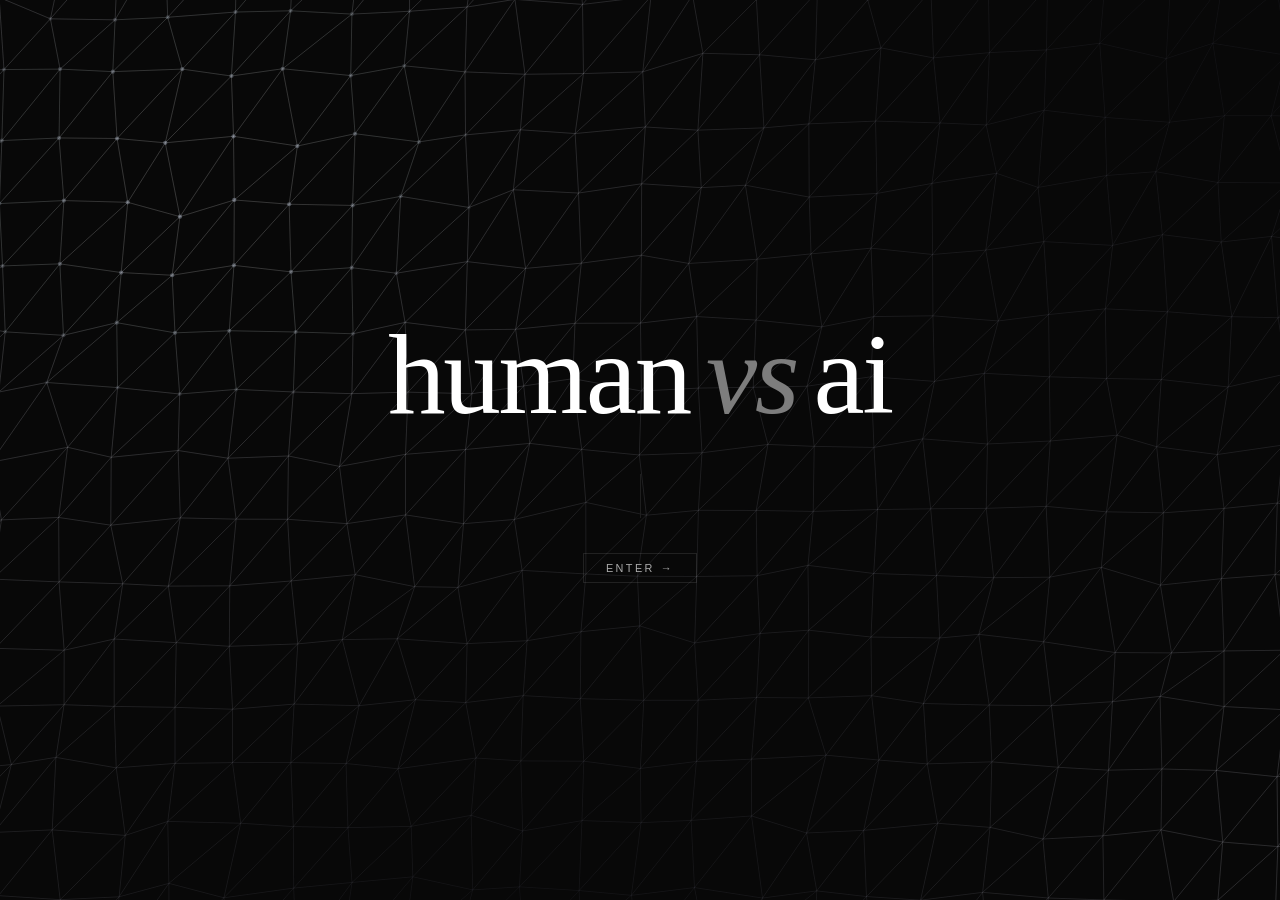
==== index.html @ 854503fb "Fix layout and contrast defects found auditing all pages and themes LAYOUT  Snake and Tetris had no " ====
<!doctype html>
<html lang="en">
<head>
    <meta charset="UTF-8" />
    <meta name="viewport" content="width=device-width, initial-scale=1.0" />
    <title>human vs ai</title>
    <style>
        *, *::before, *::after { box-sizing: border-box; margin: 0; padding: 0; }
        html, body {
            width: 100%; height: 100%;
            background: #080808;
            color: #fff;
            font-family: 'Helvetica Neue', Helvetica, Arial, sans-serif;
            overflow: hidden;
        }
        /* pointer-events: none — the renderers track the cursor on window, so the
           canvas never needs to receive events itself, and a fullscreen fixed
           element that does is one stacking-order mistake away from swallowing
           every click on the page. */
        #mesh { position: fixed; inset: 0; width: 100%; height: 100%; z-index: 0;
                pointer-events: none; }
        .stage {
            position: fixed; inset: 0;
            display: flex; flex-direction: column;
            align-items: center; justify-content: center;
            z-index: 10; pointer-events: none;
        }
        .title {
            font-size: clamp(3.8rem, 9vw, 8.5rem);
            font-weight: 300; letter-spacing: -0.02em; line-height: 1;
            color: #fff; text-align: center;
            font-family: Georgia, 'Times New Roman', serif;
            opacity: 0; transform: translateY(22px);
            animation: up 1.2s cubic-bezier(0.16,1,0.3,1) 0.15s forwards;
        }
        .title .vs { color: #555; font-style: italic; font-weight: 300; margin: 0 0.14em; }
        .rule {
            width: 1px; height: 44px; background: #2a2a2a;
            margin: 2.6rem 0 2.2rem;
            opacity: 0; animation: up 1.2s cubic-bezier(0.16,1,0.3,1) 0.38s forwards;
        }
        .enter {
            display: inline-flex; align-items: center; gap: 0.55em;
            padding: 0.72em 2em; border: 1px solid #2a2a2a;
            background: transparent; color: #ccc; font-family: inherit;
            font-size: 0.68rem; font-weight: 400; letter-spacing: 0.22em;
            text-transform: uppercase; text-decoration: none; cursor: pointer;
            transition: border-color 0.2s, color 0.2s, background 0.2s;
            opacity: 0; animation: up 1.2s cubic-bezier(0.16,1,0.3,1) 0.6s forwards;
            pointer-events: all;
        }
        .enter:hover { border-color: rgba(255,255,255,0.4); color: #fff; background: rgba(255,255,255,0.03); }
        .enter .arr { display: inline-block; transition: transform 0.2s; }
        .enter:hover .arr { transform: translateX(5px); }
        .foot {
            position: fixed; bottom: 1.8rem; left: 50%; transform: translateX(-50%);
            font-size: 0.52rem; letter-spacing: 0.18em; color: rgba(255,255,255,0.1);
            text-transform: uppercase; white-space: nowrap; z-index: 10;
            opacity: 0; animation: up 1.2s cubic-bezier(0.16,1,0.3,1) 0.85s forwards;
        }
        @keyframes up { to { opacity: 1; transform: translateY(0); } }
        @media (prefers-reduced-motion: reduce) {
            .title, .rule, .enter, .foot { animation: none; opacity: 1; transform: none; }
        }
    </style>
    <link rel="stylesheet" href="themes.css" />
    <script src="backgrounds.js"></script>
    <script src="settings.js"></script>
    <script>
    // Before first paint: a themed page must not flash the default
    // palette while settings.js loads.
    try {
        var _s = JSON.parse(localStorage.getItem("humanvsai.settings") || "{}");
        document.documentElement.setAttribute("data-theme", _s.theme || "mesh");
    } catch (e) { document.documentElement.setAttribute("data-theme", "mesh"); }
    </script>
</head>
<body>
    <canvas id="mesh"></canvas>
    <div class="stage">
        <h1 class="title">human<span class="vs">vs</span>ai</h1>
        <div class="rule"></div>
        <a class="enter" href="select.html">enter <span class="arr">→</span></a>
    </div>

    <!-- The background is shared with select.html and inside.html, and
         dispatches on the current theme. index.html used to carry its own
         copy of the lattice, which meant the landing page ignored the
         theme entirely. -->
    <script src="mesh.js"></script>
    <script>initMesh('mesh');</script>
</body>
</html>
---- themes.css ----
/* Site-wide themes.
 *
 * Loaded AFTER each page's own <style> block, so these rules win at equal
 * specificity without every page having to be rewritten in variables. The
 * default theme's values are the site's original colours exactly, so leaving
 * the theme alone changes nothing.
 *
 * A theme is a palette plus a background renderer — mesh.js reads
 * data-theme and draws accordingly. The backgrounds all react to the cursor,
 * because that is the part of the reference site that made it worth copying:
 * the page feeling like a surface you are disturbing rather than a picture.
 */

:root {
    /* ── Mesh: the original. Near-black, cool blue-white mesh. ───────────── */
    --bg:          #080808;
    --bg-soft:     #0a0a0a;
    --panel:       #0c0c0c;
    --panel-hi:    #111;
    --fg:          #ffffff;
    --fg-muted:    #aaaaaa;
    /* #7d7d7d, not the original #6a6a6a. --dim carries most of the site's
       small print, and at #6a6a6a it measured 3.72:1 against this theme's
       #080808 page — and worse, 2.26:1 where that print used --dimmer. Some of
       it sits on --bg-soft (#0a0a0a) rather than --bg, so the value has to
       clear 4.5:1 against the lighter of the two: this gives 4.87 and 4.82. */
    --dim:         #7d7d7d;
    --dimmer:      #4a4a4a;
    --faint:       rgba(255, 255, 255, 0.1);
    --line:        #1e1e1e;
    --line-soft:   #141414;
    --accent:      #cfe4ff;
    --accent-2:    #8fd6a8;
    --warn:        #d98a8a;
    --serif:       Georgia, 'Times New Roman', serif;

    /* Read by the canvas charts on the Inside page, which cannot use CSS. */
    --chart-grid:  #161616;
    --chart-axis:  #4a4a4a;
    --chart-ink:   #cfe4ff;
    --chart-track: #1a1a1a;
    --mono:        ui-monospace, SFMono-Regular, Menlo, monospace;
    --grain:       0;
    --glow:        207, 228, 255;
}


/* ═══ Shared chrome ═════════════════════════════════════════════════════════
   Maps the pages' existing classes onto the palette, so no page had to be
   rewritten in variables. Loaded after each page's own <style>, so these win
   at equal specificity. The default theme's values are the original colours,
   so leaving the theme alone changes nothing. */

html, body { background: var(--bg); color: var(--fg); }

.back, .back-nav { color: var(--dim); }
.back:hover, .back-nav:hover { color: var(--fg-muted); }

.eyebrow, .header .eyebrow { color: var(--dim); }
h1, .header h1, .title { color: var(--fg); font-family: var(--serif); }
h2 { color: var(--fg); font-family: var(--serif); }
.lede { color: var(--fg-muted); }
.block-note, .how-to-read { color: var(--dim); }
.how-to-read b { color: var(--fg-muted); }
.chart-key { color: var(--dim); }
.omitted { color: var(--dim); }
.foot { color: var(--faint); }

/* index */
.title .vs { color: var(--dim); }
.rule { background: var(--line); }
.enter { color: var(--fg-muted); border-color: var(--faint); }
.enter:hover { color: var(--fg); border-color: var(--accent); background: var(--panel-hi); }

/* select */
.grid { background: var(--line); border-color: var(--line); }
.card { background: var(--bg); color: var(--fg-muted); }
.card:hover { background: var(--panel-hi); color: var(--fg); }
.card:hover::after { border-color: var(--accent); }
.card-num, .card-tag, .card-arrow { color: var(--dim); }
.card:hover .card-arrow { color: var(--fg-muted); }

.settings-btn { color: var(--dim); }
.settings-btn:hover, .settings-btn[aria-expanded="true"] { color: var(--fg); }
.settings-panel { background: var(--panel); border-color: var(--line); }
.settings-title { color: var(--dim); }
.settings-blurb, .settings-foot { color: var(--dim); }
.settings-opt { background: var(--bg); border-color: var(--line); color: var(--fg-muted); }
.settings-opt:hover { background: var(--panel-hi); color: var(--fg); border-color: var(--dimmer); }
.settings-opt.on { background: var(--panel-hi); color: var(--fg); border-color: var(--accent); }
.settings-opt span { color: var(--dim); }
.settings-opt.on span { color: var(--accent); }

/* inside */
.stats { background: var(--line); border-color: var(--line); }
.stat { background: var(--bg); }
.stat-num { color: var(--fg); font-family: var(--serif); }
.stat-label { color: var(--dim); }
.ctl-group { background: var(--line); border-color: var(--line); }
.ctl { background: var(--bg); color: var(--dim); }
.ctl:hover { color: var(--fg-muted); background: var(--panel-hi); }
.ctl.on { color: var(--fg); background: var(--panel-hi); }
.chart-wrap { background: var(--bg-soft); border-color: var(--line); }
.tip { background: var(--panel); border-color: var(--line); }
.tip .tip-run { color: var(--fg); }
.tip .tip-row { color: var(--dim); }
.tip .tip-row b { color: var(--fg-muted); }
.leg { color: var(--dim); }
.leg:hover { color: var(--fg); }
.leg-score { color: var(--dim); }
.ledger { border-color: var(--line); }
.row { color: var(--dim); border-top-color: var(--line-soft); }
.row:hover { background: var(--panel-hi); color: var(--fg-muted); }
.row.head, .row.head:hover { background: var(--bg-soft); color: var(--dim); }
.row-name { color: var(--fg-muted); }
.row-note { background: var(--panel-hi); color: var(--dim); }
.o-shipped { color: var(--accent); }
.o-improved { color: var(--accent-2); }
.o-rejected { color: var(--warn); }
.o-unknown { color: var(--dim); }
.arch-flow { background: var(--bg-soft); border-color: var(--line); }
.arch-step { border-right-color: var(--line-soft); }
.arch-kind { color: var(--dim); }
.arch-shape { color: var(--accent); }
.arch-params, .arch-summary { color: var(--dim); }
.arch-summary b { color: var(--fg); font-family: var(--serif); }
.heat-row { background: var(--line); border-color: var(--line); }
.heat-cell { background: var(--bg-soft); }
.heat-cell canvas { border-color: var(--line); }
.heat-label { color: var(--dim); }
.heat-label b { color: var(--fg-muted); }
.h2h-empty, .h2h-row { background: var(--bg-soft); border-color: var(--line); }
.h2h-name { color: var(--fg-muted); }
.h2h-tally { color: var(--dim); }
.h2h-tally b { color: var(--accent-2); }
.h2h-tally i { color: var(--warn); }
.h2h-bar { background: var(--faint); }
.h2h-bar span { background: var(--fg); }

/* Cards sit ON TOP of the particle field, and an opaque background punches a
   rectangle out of it. On Dispersion the card background is the same #ffffff
   as the page, so the four cards read as blank gaps rather than as cards —
   the motion simply stops where they are. A veil keeps the text legible while
   letting the background through. The default Mesh theme is left alone: its
   cards were designed against that background. */
[data-theme="flow"] .card, [data-theme="filings"] .card, [data-theme="sand"] .card, [data-theme="constellation"] .card, [data-theme="dispersion"] .card {
    background: var(--card-veil);
    backdrop-filter: blur(2px);
}

/* Theme picker */
.theme-row { display: flex; gap: 4px; margin-top: 0.35rem; }
.theme-swatch {
    flex: 1 1 0; cursor: pointer; padding: 0; border: 1px solid var(--line);
    background: none; font-family: inherit; overflow: hidden;
    transition: border-color 0.14s;
}
.theme-swatch.on { border-color: var(--accent); }
.theme-swatch i { display: block; height: 34px; }
.theme-swatch b {
    display: block; font-weight: 400; font-size: 0.58rem;
    letter-spacing: 0.06em; text-transform: uppercase;
    padding: 0.4rem 0.2rem; color: var(--dim);
}
.theme-swatch.on b { color: var(--fg); }


/* ═══ Five motion themes ════════════════════════════════════════════════════
   Each pairs a restrained palette with one cursor-reactive motion. The
   palette stays minimal — two or three greys and no accent colour in the
   motion itself — so the interest comes from movement rather than decoration.
   That balance is the thing the earlier attempts got wrong in both directions.

   --particle-rgb is what the renderers draw with; --bg-rgb is what Flow fades
   its trails toward. Both must be bare "r, g, b" triples, not hex. */

/* Flow — warm off-white drifting over cold near-black. */
[data-theme="flow"] {
    --card-veil:   rgba(11, 12, 16, 0.55);
    --bg:          #0b0c10;
    --bg-soft:     #0b0c10;
    --panel:       #101116;
    --panel-hi:    #16171d;
    --fg:          #ece7d4;
    --fg-muted:    #c3bfb0;
    /* #807d73 rather than #7b786e: the original measured 4.43:1 against this
       theme's #0b0c10 page, just under the 4.5 needed for small text. */
    --dim:         #807d73;
    --dimmer:      #55534c;
    --faint:       rgba(236, 231, 212, 0.14);
    --line:        #1c1d24;
    --line-soft:   #15161c;
    --accent:      #ece7d4;
    --accent-2:    #b8b3a2;
    --warn:        #8a857a;
    --chart-grid:  #171820;
    --chart-axis:  #7b786e;
    --chart-ink:   #ece7d4;
    --chart-track: #191a21;
    --particle-rgb: 236, 231, 212;
    --bg-rgb:       11, 12, 16;
}

/* Filings — ink on warm paper. */
[data-theme="filings"] {
    --card-veil:   rgba(244, 243, 239, 0.62);
    --bg:          #f4f3ef;
    --bg-soft:     #f4f3ef;
    --panel:       #ffffff;
    --panel-hi:    #eceae4;
    --fg:          #111111;
    --fg-muted:    #2b2b2b;
    --dim:         #6d6c66;
    --dimmer:      #9c9b94;
    --faint:       #cfcdc5;
    --line:        #dddbd3;
    --line-soft:   #e8e6de;
    --accent:      #111111;
    --accent-2:    #4a4a46;
    --warn:        #8a8880;
    --chart-grid:  #e4e2da;
    --chart-axis:  #9c9b94;
    --chart-ink:   #111111;
    --chart-track: #e4e2da;
    --particle-rgb: 17, 17, 17;
    --bg-rgb:       244, 243, 239;
}

/* Sand — white grains on true black. */
[data-theme="sand"] {
    --card-veil:   rgba(0, 0, 0, 0.50);
    --bg:          #000000;
    --bg-soft:     #000000;
    --panel:       #0a0a0a;
    --panel-hi:    #131313;
    --fg:          #ffffff;
    --fg-muted:    #e0e0e0;
    --dim:         #7d7d7d;
    --dimmer:      #565656;
    --faint:       #2e2e2e;
    --line:        #1c1c1c;
    --line-soft:   #141414;
    --accent:      #ffffff;
    --accent-2:    #a8a8a8;
    --warn:        #6f6f6f;
    --chart-grid:  #171717;
    --chart-axis:  #565656;
    --chart-ink:   #ffffff;
    --chart-track: #171717;
    --particle-rgb: 255, 255, 255;
    --bg-rgb:       0, 0, 0;
}

/* Constellation — cool blue-white on deep navy. */
[data-theme="constellation"] {
    --card-veil:   rgba(7, 11, 24, 0.55);
    --bg:          #070b18;
    --bg-soft:     #070b18;
    --panel:       #0b1124;
    --panel-hi:    #111a36;
    --fg:          #dfe8ff;
    --fg-muted:    #b3c1e4;
    --dim:         #6f7ea6;
    --dimmer:      #4c587a;
    --faint:       rgba(223, 232, 255, 0.14);
    --line:        #16203f;
    --line-soft:   #111930;
    --accent:      #9db9ff;
    --accent-2:    #7f93c4;
    --warn:        #6f7ea6;
    --chart-grid:  #141d3a;
    --chart-axis:  #6f7ea6;
    --chart-ink:   #9db9ff;
    --chart-track: #16203f;
    --particle-rgb: 157, 185, 255;
    --bg-rgb:       7, 11, 24;
}

/* Dispersion — black particles on white. */
[data-theme="dispersion"] {
    --card-veil:   rgba(255, 255, 255, 0.62);
    --bg:          #ffffff;
    --bg-soft:     #ffffff;
    --panel:       #ffffff;
    --panel-hi:    #f4f4f4;
    --fg:          #000000;
    --fg-muted:    #141414;
    --dim:         #6a6a6a;
    --dimmer:      #9a9a9a;
    --faint:       #d0d0d0;
    --line:        #e2e2e2;
    --line-soft:   #eeeeee;
    --accent:      #000000;
    --accent-2:    #555555;
    --warn:        #909090;
    --chart-grid:  #ececec;
    --chart-axis:  #9a9a9a;
    --chart-ink:   #000000;
    --chart-track: #ececec;
    --particle-rgb: 0, 0, 0;
    --bg-rgb:       255, 255, 255;
}

/* Shared treatment for all five: one typeface, tight tracking, no texture.
   The palettes differ; the typography does not. */
[data-theme="flow"], [data-theme="filings"], [data-theme="sand"],
[data-theme="constellation"], [data-theme="dispersion"] {
    --serif: inherit;
}
[data-theme="flow"] h1, [data-theme="filings"] h1, [data-theme="sand"] h1,
[data-theme="constellation"] h1, [data-theme="dispersion"] h1,
[data-theme="flow"] h2, [data-theme="filings"] h2, [data-theme="sand"] h2,
[data-theme="constellation"] h2, [data-theme="dispersion"] h2,
[data-theme="flow"] .title, [data-theme="filings"] .title, [data-theme="sand"] .title,
[data-theme="constellation"] .title, [data-theme="dispersion"] .title,
[data-theme="flow"] .card-name, [data-theme="filings"] .card-name,
[data-theme="sand"] .card-name, [data-theme="constellation"] .card-name,
[data-theme="dispersion"] .card-name,
[data-theme="flow"] .stat-num, [data-theme="filings"] .stat-num,
[data-theme="sand"] .stat-num, [data-theme="constellation"] .stat-num,
[data-theme="dispersion"] .stat-num {
    font-family: 'Helvetica Neue', Helvetica, Arial, sans-serif;
    font-weight: 500;
    letter-spacing: -0.02em;
}
[data-theme="flow"] .eyebrow, [data-theme="filings"] .eyebrow,
[data-theme="sand"] .eyebrow, [data-theme="constellation"] .eyebrow,
[data-theme="dispersion"] .eyebrow,
[data-theme="flow"] .card-num, [data-theme="filings"] .card-num,
[data-theme="sand"] .card-num, [data-theme="constellation"] .card-num,
[data-theme="dispersion"] .card-num,
[data-theme="flow"] .card-tag, [data-theme="filings"] .card-tag,
[data-theme="sand"] .card-tag, [data-theme="constellation"] .card-tag,
[data-theme="dispersion"] .card-tag,
[data-theme="flow"] .stat-label, [data-theme="filings"] .stat-label,
[data-theme="sand"] .stat-label, [data-theme="constellation"] .stat-label,
[data-theme="dispersion"] .stat-label,
[data-theme="flow"] .ctl, [data-theme="filings"] .ctl, [data-theme="sand"] .ctl,
[data-theme="constellation"] .ctl, [data-theme="dispersion"] .ctl,
[data-theme="flow"] .back, [data-theme="filings"] .back, [data-theme="sand"] .back,
[data-theme="constellation"] .back, [data-theme="dispersion"] .back,
[data-theme="flow"] .back-nav, [data-theme="filings"] .back-nav,
[data-theme="sand"] .back-nav, [data-theme="constellation"] .back-nav,
[data-theme="dispersion"] .back-nav,
[data-theme="flow"] .board-label, [data-theme="filings"] .board-label,
[data-theme="sand"] .board-label, [data-theme="constellation"] .board-label,
[data-theme="dispersion"] .board-label {
    letter-spacing: 0.05em;
}

/* Game chrome follows the theme; the boards do not. */
[data-theme="flow"] .insp, [data-theme="filings"] .insp, [data-theme="sand"] .insp,
[data-theme="constellation"] .insp, [data-theme="dispersion"] .insp {
    --insp-fg: var(--fg-muted); --insp-dim: var(--dim); --insp-line: var(--line);
    --insp-panel: var(--panel); --insp-accent: var(--accent);
    --insp-cell-bg: var(--bg-soft); --insp-track: var(--line-soft);
    --insp-cell-rgb: var(--particle-rgb);
}
[data-theme="flow"] .insp-cue, [data-theme="filings"] .insp-cue,
[data-theme="sand"] .insp-cue, [data-theme="constellation"] .insp-cue,
[data-theme="dispersion"] .insp-cue {
    --insp-cue-fg: var(--dim); --insp-cue-hover: var(--fg);
}
/* The checkpoint switcher, same treatment as the inspector. Its defaults in
   checkpoints.css are tuned for the dark games, so the light themes (Filings,
   Dispersion) would otherwise put pale grey text on white. */
[data-theme="flow"] .ckpt, [data-theme="filings"] .ckpt, [data-theme="sand"] .ckpt,
[data-theme="constellation"] .ckpt, [data-theme="dispersion"] .ckpt {
    --ckpt-fg: var(--fg-muted); --ckpt-dim: var(--dim); --ckpt-line: var(--line);
    --ckpt-panel: var(--panel); --ckpt-accent: var(--accent);
}
/* The active rung's fill is a white wash in checkpoints.css, which is invisible
   on a light theme. */
[data-theme="filings"] .ckpt-btn.is-active,
[data-theme="dispersion"] .ckpt-btn.is-active {
    background: var(--panel-hi);
}
[data-theme="flow"] .speed-controls button, [data-theme="filings"] .speed-controls button,
[data-theme="sand"] .speed-controls button, [data-theme="constellation"] .speed-controls button,
[data-theme="dispersion"] .speed-controls button {
    background: var(--panel); border-color: var(--line); color: var(--dim);
}
[data-theme="flow"] .speed-controls button.active,
[data-theme="filings"] .speed-controls button.active,
[data-theme="sand"] .speed-controls button.active,
[data-theme="constellation"] .speed-controls button.active,
[data-theme="dispersion"] .speed-controls button.active {
    background: var(--panel-hi); border-color: var(--accent); color: var(--fg);
}
/* --dim, not --faint. --faint is a hairline/border colour: on Filings it is
   #cfcdc5, which against that theme's #f4f3ef page gives a contrast ratio of
   1.43 — the "VS" was effectively invisible on both light themes (1.54 on
   Dispersion). --dim keeps it quiet but legible. */
[data-theme="flow"] #vs, [data-theme="filings"] #vs, [data-theme="sand"] #vs,
[data-theme="constellation"] #vs, [data-theme="dispersion"] #vs { color: var(--dim); }
[data-theme="flow"] .board-label, [data-theme="filings"] .board-label,
[data-theme="sand"] .board-label, [data-theme="constellation"] .board-label,
[data-theme="dispersion"] .board-label { color: var(--dim); }
[data-theme="flow"] .ai-status, [data-theme="filings"] .ai-status,
[data-theme="sand"] .ai-status, [data-theme="constellation"] .ai-status,
[data-theme="dispersion"] .ai-status { color: var(--dim); }
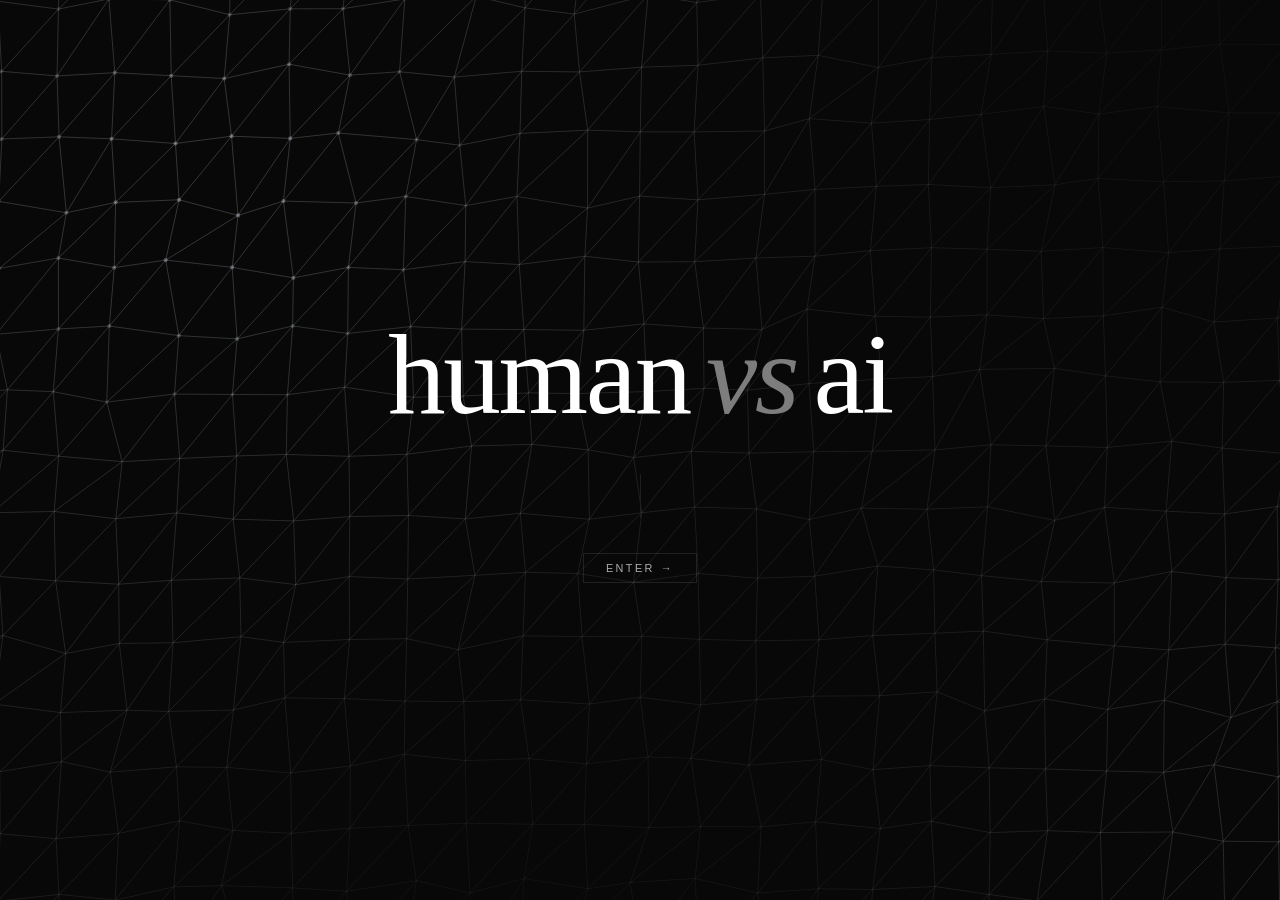
==== commit 457f4dbc: "Move every site-wide asset into shared/ The repo root held fourteen files: three pages, CLAUDE.md, a" ====
--- a/index.html
+++ b/index.html
@@ -63,9 +63,9 @@
             .title, .rule, .enter, .foot { animation: none; opacity: 1; transform: none; }
         }
     </style>
-    <link rel="stylesheet" href="themes.css" />
-    <script src="backgrounds.js"></script>
-    <script src="settings.js"></script>
+    <link rel="stylesheet" href="shared/themes.css" />
+    <script src="shared/backgrounds.js"></script>
+    <script src="shared/settings.js"></script>
     <script>
     // Before first paint: a themed page must not flash the default
     // palette while settings.js loads.
@@ -87,7 +87,7 @@
          dispatches on the current theme. index.html used to carry its own
          copy of the lattice, which meant the landing page ignored the
          theme entirely. -->
-    <script src="mesh.js"></script>
+    <script src="shared/mesh.js"></script>
     <script>initMesh('mesh');</script>
 </body>
 </html>
--- a/shared/themes.css
+++ b/shared/themes.css
@@ -0,0 +1,401 @@
+/* Site-wide themes.
+ *
+ * Loaded AFTER each page's own <style> block, so these rules win at equal
+ * specificity without every page having to be rewritten in variables. The
+ * default theme's values are the site's original colours exactly, so leaving
+ * the theme alone changes nothing.
+ *
+ * A theme is a palette plus a background renderer — mesh.js reads
+ * data-theme and draws accordingly. The backgrounds all react to the cursor,
+ * because that is the part of the reference site that made it worth copying:
+ * the page feeling like a surface you are disturbing rather than a picture.
+ */
+
+:root {
+    /* ── Mesh: the original. Near-black, cool blue-white mesh. ───────────── */
+    --bg:          #080808;
+    --bg-soft:     #0a0a0a;
+    --panel:       #0c0c0c;
+    --panel-hi:    #111;
+    --fg:          #ffffff;
+    --fg-muted:    #aaaaaa;
+    /* #7d7d7d, not the original #6a6a6a. --dim carries most of the site's
+       small print, and at #6a6a6a it measured 3.72:1 against this theme's
+       #080808 page — and worse, 2.26:1 where that print used --dimmer. Some of
+       it sits on --bg-soft (#0a0a0a) rather than --bg, so the value has to
+       clear 4.5:1 against the lighter of the two: this gives 4.87 and 4.82. */
+    --dim:         #7d7d7d;
+    --dimmer:      #4a4a4a;
+    --faint:       rgba(255, 255, 255, 0.1);
+    --line:        #1e1e1e;
+    --line-soft:   #141414;
+    --accent:      #cfe4ff;
+    --accent-2:    #8fd6a8;
+    --warn:        #d98a8a;
+    --serif:       Georgia, 'Times New Roman', serif;
+
+    /* Read by the canvas charts on the Inside page, which cannot use CSS. */
+    --chart-grid:  #161616;
+    --chart-axis:  #4a4a4a;
+    --chart-ink:   #cfe4ff;
+    --chart-track: #1a1a1a;
+    --mono:        ui-monospace, SFMono-Regular, Menlo, monospace;
+    --grain:       0;
+    --glow:        207, 228, 255;
+}
+
+
+/* ═══ Shared chrome ═════════════════════════════════════════════════════════
+   Maps the pages' existing classes onto the palette, so no page had to be
+   rewritten in variables. Loaded after each page's own <style>, so these win
+   at equal specificity. The default theme's values are the original colours,
+   so leaving the theme alone changes nothing. */
+
+html, body { background: var(--bg); color: var(--fg); }
+
+.back, .back-nav { color: var(--dim); }
+.back:hover, .back-nav:hover { color: var(--fg-muted); }
+
+.eyebrow, .header .eyebrow { color: var(--dim); }
+h1, .header h1, .title { color: var(--fg); font-family: var(--serif); }
+h2 { color: var(--fg); font-family: var(--serif); }
+.lede { color: var(--fg-muted); }
+.block-note, .how-to-read { color: var(--dim); }
+.how-to-read b { color: var(--fg-muted); }
+.chart-key { color: var(--dim); }
+.omitted { color: var(--dim); }
+.foot { color: var(--faint); }
+
+/* index */
+.title .vs { color: var(--dim); }
+.rule { background: var(--line); }
+.enter { color: var(--fg-muted); border-color: var(--faint); }
+.enter:hover { color: var(--fg); border-color: var(--accent); background: var(--panel-hi); }
+
+/* select */
+.grid { background: var(--line); border-color: var(--line); }
+.card { background: var(--bg); color: var(--fg-muted); }
+.card:hover { background: var(--panel-hi); color: var(--fg); }
+.card:hover::after { border-color: var(--accent); }
+.card-num, .card-tag, .card-arrow { color: var(--dim); }
+.card:hover .card-arrow { color: var(--fg-muted); }
+
+.settings-btn { color: var(--dim); }
+.settings-btn:hover, .settings-btn[aria-expanded="true"] { color: var(--fg); }
+.settings-panel { background: var(--panel); border-color: var(--line); }
+.settings-title { color: var(--dim); }
+.settings-blurb, .settings-foot { color: var(--dim); }
+.settings-opt { background: var(--bg); border-color: var(--line); color: var(--fg-muted); }
+.settings-opt:hover { background: var(--panel-hi); color: var(--fg); border-color: var(--dimmer); }
+.settings-opt.on { background: var(--panel-hi); color: var(--fg); border-color: var(--accent); }
+.settings-opt span { color: var(--dim); }
+.settings-opt.on span { color: var(--accent); }
+
+/* inside */
+.stats { background: var(--line); border-color: var(--line); }
+.stat { background: var(--bg); }
+.stat-num { color: var(--fg); font-family: var(--serif); }
+.stat-label { color: var(--dim); }
+.ctl-group { background: var(--line); border-color: var(--line); }
+.ctl { background: var(--bg); color: var(--dim); }
+.ctl:hover { color: var(--fg-muted); background: var(--panel-hi); }
+.ctl.on { color: var(--fg); background: var(--panel-hi); }
+.chart-wrap { background: var(--bg-soft); border-color: var(--line); }
+.tip { background: var(--panel); border-color: var(--line); }
+.tip .tip-run { color: var(--fg); }
+.tip .tip-row { color: var(--dim); }
+.tip .tip-row b { color: var(--fg-muted); }
+.leg { color: var(--dim); }
+.leg:hover { color: var(--fg); }
+.leg-score { color: var(--dim); }
+.ledger { border-color: var(--line); }
+.row { color: var(--dim); border-top-color: var(--line-soft); }
+.row:hover { background: var(--panel-hi); color: var(--fg-muted); }
+.row.head, .row.head:hover { background: var(--bg-soft); color: var(--dim); }
+.row-name { color: var(--fg-muted); }
+.row-note { background: var(--panel-hi); color: var(--dim); }
+.o-shipped { color: var(--accent); }
+.o-improved { color: var(--accent-2); }
+.o-rejected { color: var(--warn); }
+.o-unknown { color: var(--dim); }
+.arch-flow { background: var(--bg-soft); border-color: var(--line); }
+.arch-step { border-right-color: var(--line-soft); }
+.arch-kind { color: var(--dim); }
+.arch-shape { color: var(--accent); }
+.arch-params, .arch-summary { color: var(--dim); }
+.arch-summary b { color: var(--fg); font-family: var(--serif); }
+.heat-row { background: var(--line); border-color: var(--line); }
+.heat-cell { background: var(--bg-soft); }
+.heat-cell canvas { border-color: var(--line); }
+.heat-label { color: var(--dim); }
+.heat-label b { color: var(--fg-muted); }
+.h2h-empty, .h2h-row { background: var(--bg-soft); border-color: var(--line); }
+.h2h-name { color: var(--fg-muted); }
+.h2h-tally { color: var(--dim); }
+.h2h-tally b { color: var(--accent-2); }
+.h2h-tally i { color: var(--warn); }
+.h2h-bar { background: var(--faint); }
+.h2h-bar span { background: var(--fg); }
+
+/* Cards sit ON TOP of the particle field, and an opaque background punches a
+   rectangle out of it. On Dispersion the card background is the same #ffffff
+   as the page, so the four cards read as blank gaps rather than as cards —
+   the motion simply stops where they are. A veil keeps the text legible while
+   letting the background through. The default Mesh theme is left alone: its
+   cards were designed against that background. */
+[data-theme="flow"] .card, [data-theme="filings"] .card, [data-theme="sand"] .card, [data-theme="constellation"] .card, [data-theme="dispersion"] .card {
+    background: var(--card-veil);
+    backdrop-filter: blur(2px);
+}
+
+/* Theme picker */
+.theme-row { display: flex; gap: 4px; margin-top: 0.35rem; }
+.theme-swatch {
+    flex: 1 1 0; cursor: pointer; padding: 0; border: 1px solid var(--line);
+    background: none; font-family: inherit; overflow: hidden;
+    transition: border-color 0.14s;
+}
+.theme-swatch.on { border-color: var(--accent); }
+.theme-swatch i { display: block; height: 34px; }
+.theme-swatch b {
+    display: block; font-weight: 400; font-size: 0.58rem;
+    letter-spacing: 0.06em; text-transform: uppercase;
+    padding: 0.4rem 0.2rem; color: var(--dim);
+}
+.theme-swatch.on b { color: var(--fg); }
+
+
+/* ═══ Five motion themes ════════════════════════════════════════════════════
+   Each pairs a restrained palette with one cursor-reactive motion. The
+   palette stays minimal — two or three greys and no accent colour in the
+   motion itself — so the interest comes from movement rather than decoration.
+   That balance is the thing the earlier attempts got wrong in both directions.
+
+   --particle-rgb is what the renderers draw with; --bg-rgb is what Flow fades
+   its trails toward. Both must be bare "r, g, b" triples, not hex. */
+
+/* Flow — warm off-white drifting over cold near-black. */
+[data-theme="flow"] {
+    --card-veil:   rgba(11, 12, 16, 0.55);
+    --bg:          #0b0c10;
+    --bg-soft:     #0b0c10;
+    --panel:       #101116;
+    --panel-hi:    #16171d;
+    --fg:          #ece7d4;
+    --fg-muted:    #c3bfb0;
+    /* #807d73 rather than #7b786e: the original measured 4.43:1 against this
+       theme's #0b0c10 page, just under the 4.5 needed for small text. */
+    --dim:         #807d73;
+    --dimmer:      #55534c;
+    --faint:       rgba(236, 231, 212, 0.14);
+    --line:        #1c1d24;
+    --line-soft:   #15161c;
+    --accent:      #ece7d4;
+    --accent-2:    #b8b3a2;
+    --warn:        #8a857a;
+    --chart-grid:  #171820;
+    --chart-axis:  #7b786e;
+    --chart-ink:   #ece7d4;
+    --chart-track: #191a21;
+    --particle-rgb: 236, 231, 212;
+    --bg-rgb:       11, 12, 16;
+}
+
+/* Filings — ink on warm paper. */
+[data-theme="filings"] {
+    --card-veil:   rgba(244, 243, 239, 0.62);
+    --bg:          #f4f3ef;
+    --bg-soft:     #f4f3ef;
+    --panel:       #ffffff;
+    --panel-hi:    #eceae4;
+    --fg:          #111111;
+    --fg-muted:    #2b2b2b;
+    --dim:         #6d6c66;
+    --dimmer:      #9c9b94;
+    --faint:       #cfcdc5;
+    --line:        #dddbd3;
+    --line-soft:   #e8e6de;
+    --accent:      #111111;
+    --accent-2:    #4a4a46;
+    --warn:        #8a8880;
+    --chart-grid:  #e4e2da;
+    --chart-axis:  #9c9b94;
+    --chart-ink:   #111111;
+    --chart-track: #e4e2da;
+    --particle-rgb: 17, 17, 17;
+    --bg-rgb:       244, 243, 239;
+}
+
+/* Sand — white grains on true black. */
+[data-theme="sand"] {
+    --card-veil:   rgba(0, 0, 0, 0.50);
+    --bg:          #000000;
+    --bg-soft:     #000000;
+    --panel:       #0a0a0a;
+    --panel-hi:    #131313;
+    --fg:          #ffffff;
+    --fg-muted:    #e0e0e0;
+    --dim:         #7d7d7d;
+    --dimmer:      #565656;
+    --faint:       #2e2e2e;
+    --line:        #1c1c1c;
+    --line-soft:   #141414;
+    --accent:      #ffffff;
+    --accent-2:    #a8a8a8;
+    --warn:        #6f6f6f;
+    --chart-grid:  #171717;
+    --chart-axis:  #565656;
+    --chart-ink:   #ffffff;
+    --chart-track: #171717;
+    --particle-rgb: 255, 255, 255;
+    --bg-rgb:       0, 0, 0;
+}
+
+/* Constellation — cool blue-white on deep navy. */
+[data-theme="constellation"] {
+    --card-veil:   rgba(7, 11, 24, 0.55);
+    --bg:          #070b18;
+    --bg-soft:     #070b18;
+    --panel:       #0b1124;
+    --panel-hi:    #111a36;
+    --fg:          #dfe8ff;
+    --fg-muted:    #b3c1e4;
+    --dim:         #6f7ea6;
+    --dimmer:      #4c587a;
+    --faint:       rgba(223, 232, 255, 0.14);
+    --line:        #16203f;
+    --line-soft:   #111930;
+    --accent:      #9db9ff;
+    --accent-2:    #7f93c4;
+    --warn:        #6f7ea6;
+    --chart-grid:  #141d3a;
+    --chart-axis:  #6f7ea6;
+    --chart-ink:   #9db9ff;
+    --chart-track: #16203f;
+    --particle-rgb: 157, 185, 255;
+    --bg-rgb:       7, 11, 24;
+}
+
+/* Dispersion — black particles on white. */
+[data-theme="dispersion"] {
+    --card-veil:   rgba(255, 255, 255, 0.62);
+    --bg:          #ffffff;
+    --bg-soft:     #ffffff;
+    --panel:       #ffffff;
+    --panel-hi:    #f4f4f4;
+    --fg:          #000000;
+    --fg-muted:    #141414;
+    --dim:         #6a6a6a;
+    --dimmer:      #9a9a9a;
+    --faint:       #d0d0d0;
+    --line:        #e2e2e2;
+    --line-soft:   #eeeeee;
+    --accent:      #000000;
+    --accent-2:    #555555;
+    --warn:        #909090;
+    --chart-grid:  #ececec;
+    --chart-axis:  #9a9a9a;
+    --chart-ink:   #000000;
+    --chart-track: #ececec;
+    --particle-rgb: 0, 0, 0;
+    --bg-rgb:       255, 255, 255;
+}
+
+/* Shared treatment for all five: one typeface, tight tracking, no texture.
+   The palettes differ; the typography does not. */
+[data-theme="flow"], [data-theme="filings"], [data-theme="sand"],
+[data-theme="constellation"], [data-theme="dispersion"] {
+    --serif: inherit;
+}
+[data-theme="flow"] h1, [data-theme="filings"] h1, [data-theme="sand"] h1,
+[data-theme="constellation"] h1, [data-theme="dispersion"] h1,
+[data-theme="flow"] h2, [data-theme="filings"] h2, [data-theme="sand"] h2,
+[data-theme="constellation"] h2, [data-theme="dispersion"] h2,
+[data-theme="flow"] .title, [data-theme="filings"] .title, [data-theme="sand"] .title,
+[data-theme="constellation"] .title, [data-theme="dispersion"] .title,
+[data-theme="flow"] .card-name, [data-theme="filings"] .card-name,
+[data-theme="sand"] .card-name, [data-theme="constellation"] .card-name,
+[data-theme="dispersion"] .card-name,
+[data-theme="flow"] .stat-num, [data-theme="filings"] .stat-num,
+[data-theme="sand"] .stat-num, [data-theme="constellation"] .stat-num,
+[data-theme="dispersion"] .stat-num {
+    font-family: 'Helvetica Neue', Helvetica, Arial, sans-serif;
+    font-weight: 500;
+    letter-spacing: -0.02em;
+}
+[data-theme="flow"] .eyebrow, [data-theme="filings"] .eyebrow,
+[data-theme="sand"] .eyebrow, [data-theme="constellation"] .eyebrow,
+[data-theme="dispersion"] .eyebrow,
+[data-theme="flow"] .card-num, [data-theme="filings"] .card-num,
+[data-theme="sand"] .card-num, [data-theme="constellation"] .card-num,
+[data-theme="dispersion"] .card-num,
+[data-theme="flow"] .card-tag, [data-theme="filings"] .card-tag,
+[data-theme="sand"] .card-tag, [data-theme="constellation"] .card-tag,
+[data-theme="dispersion"] .card-tag,
+[data-theme="flow"] .stat-label, [data-theme="filings"] .stat-label,
+[data-theme="sand"] .stat-label, [data-theme="constellation"] .stat-label,
+[data-theme="dispersion"] .stat-label,
+[data-theme="flow"] .ctl, [data-theme="filings"] .ctl, [data-theme="sand"] .ctl,
+[data-theme="constellation"] .ctl, [data-theme="dispersion"] .ctl,
+[data-theme="flow"] .back, [data-theme="filings"] .back, [data-theme="sand"] .back,
+[data-theme="constellation"] .back, [data-theme="dispersion"] .back,
+[data-theme="flow"] .back-nav, [data-theme="filings"] .back-nav,
+[data-theme="sand"] .back-nav, [data-theme="constellation"] .back-nav,
+[data-theme="dispersion"] .back-nav,
+[data-theme="flow"] .board-label, [data-theme="filings"] .board-label,
+[data-theme="sand"] .board-label, [data-theme="constellation"] .board-label,
+[data-theme="dispersion"] .board-label {
+    letter-spacing: 0.05em;
+}
+
+/* Game chrome follows the theme; the boards do not. */
+[data-theme="flow"] .insp, [data-theme="filings"] .insp, [data-theme="sand"] .insp,
+[data-theme="constellation"] .insp, [data-theme="dispersion"] .insp {
+    --insp-fg: var(--fg-muted); --insp-dim: var(--dim); --insp-line: var(--line);
+    --insp-panel: var(--panel); --insp-accent: var(--accent);
+    --insp-cell-bg: var(--bg-soft); --insp-track: var(--line-soft);
+    --insp-cell-rgb: var(--particle-rgb);
+}
+[data-theme="flow"] .insp-cue, [data-theme="filings"] .insp-cue,
+[data-theme="sand"] .insp-cue, [data-theme="constellation"] .insp-cue,
+[data-theme="dispersion"] .insp-cue {
+    --insp-cue-fg: var(--dim); --insp-cue-hover: var(--fg);
+}
+/* The checkpoint switcher, same treatment as the inspector. Its defaults in
+   checkpoints.css are tuned for the dark games, so the light themes (Filings,
+   Dispersion) would otherwise put pale grey text on white. */
+[data-theme="flow"] .ckpt, [data-theme="filings"] .ckpt, [data-theme="sand"] .ckpt,
+[data-theme="constellation"] .ckpt, [data-theme="dispersion"] .ckpt {
+    --ckpt-fg: var(--fg-muted); --ckpt-dim: var(--dim); --ckpt-line: var(--line);
+    --ckpt-panel: var(--panel); --ckpt-accent: var(--accent);
+}
+/* The active rung's fill is a white wash in checkpoints.css, which is invisible
+   on a light theme. */
+[data-theme="filings"] .ckpt-btn.is-active,
+[data-theme="dispersion"] .ckpt-btn.is-active {
+    background: var(--panel-hi);
+}
+[data-theme="flow"] .speed-controls button, [data-theme="filings"] .speed-controls button,
+[data-theme="sand"] .speed-controls button, [data-theme="constellation"] .speed-controls button,
+[data-theme="dispersion"] .speed-controls button {
+    background: var(--panel); border-color: var(--line); color: var(--dim);
+}
+[data-theme="flow"] .speed-controls button.active,
+[data-theme="filings"] .speed-controls button.active,
+[data-theme="sand"] .speed-controls button.active,
+[data-theme="constellation"] .speed-controls button.active,
+[data-theme="dispersion"] .speed-controls button.active {
+    background: var(--panel-hi); border-color: var(--accent); color: var(--fg);
+}
+/* --dim, not --faint. --faint is a hairline/border colour: on Filings it is
+   #cfcdc5, which against that theme's #f4f3ef page gives a contrast ratio of
+   1.43 — the "VS" was effectively invisible on both light themes (1.54 on
+   Dispersion). --dim keeps it quiet but legible. */
+[data-theme="flow"] #vs, [data-theme="filings"] #vs, [data-theme="sand"] #vs,
+[data-theme="constellation"] #vs, [data-theme="dispersion"] #vs { color: var(--dim); }
+[data-theme="flow"] .board-label, [data-theme="filings"] .board-label,
+[data-theme="sand"] .board-label, [data-theme="constellation"] .board-label,
+[data-theme="dispersion"] .board-label { color: var(--dim); }
+[data-theme="flow"] .ai-status, [data-theme="filings"] .ai-status,
+[data-theme="sand"] .ai-status, [data-theme="constellation"] .ai-status,
+[data-theme="dispersion"] .ai-status { color: var(--dim); }
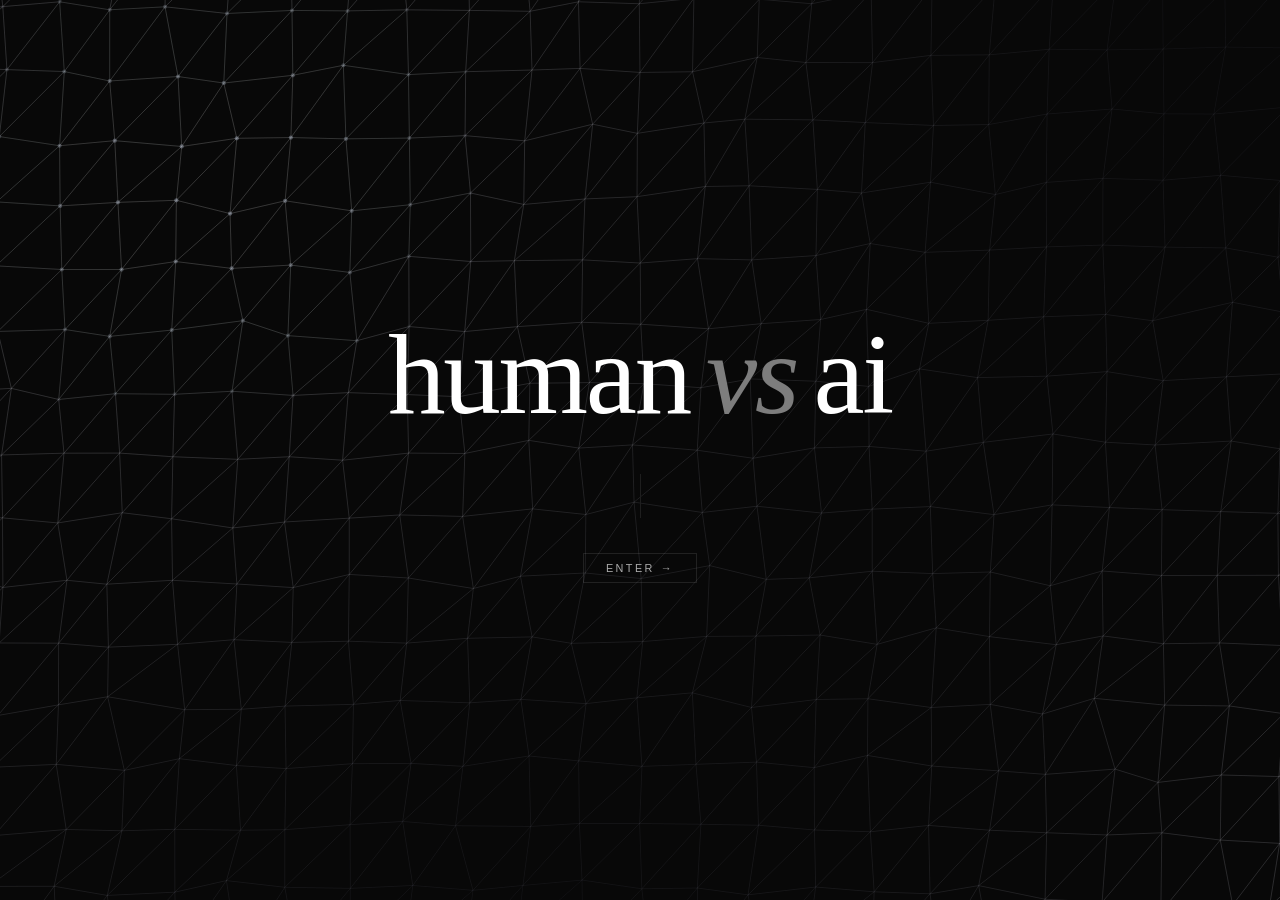
==== commit 4ffa50b6: "Polish pass: fix ~100 findings from five parallel reviews Five read-only reviews (Snake, Tetris, Wat" ====
--- a/index.html
+++ b/index.html
@@ -3,6 +3,9 @@
 <head>
     <meta charset="UTF-8" />
     <meta name="viewport" content="width=device-width, initial-scale=1.0" />
+        <meta name="description" content="Play Snake, Tetris and a Suika-style fruit game side by side against reinforcement-learning agents that run live in your browser." />
+        <meta name="theme-color" content="#080808" />
+        <link rel="icon" href="data:image/svg+xml,%3Csvg xmlns='http://www.w3.org/2000/svg' viewBox='0 0 32 32'%3E%3Crect width='32' height='32' rx='7' fill='%23080808'/%3E%3Ctext x='16' y='21' font-family='Arial' font-size='13' font-weight='700' fill='%23cfe4ff' text-anchor='middle'%3Evs%3C/text%3E%3C/svg%3E" />
     <title>human vs ai</title>
     <style>
         *, *::before, *::after { box-sizing: border-box; margin: 0; padding: 0; }
--- a/shared/themes.css
+++ b/shared/themes.css
@@ -42,6 +42,16 @@
     --mono:        ui-monospace, SFMono-Regular, Menlo, monospace;
     --grain:       0;
     --glow:        207, 228, 255;
+
+    /* THE PLAY AREA ITSELF. Snake and Tetris used to hardcode a black board
+       and white score text, which on the two light themes put a pair of black
+       slabs on a paper-white page — the single ugliest thing in the set. These
+       defaults are the original colours exactly, so the dark themes are
+       unchanged; the light themes override them below. */
+    --board-bg:    #000000;
+    --board-ink:   #ffffff;
+    --board-edge:  #2a2a2a;
+    --board-scrim: 0, 0, 0;
 }
 
 
@@ -64,7 +74,8 @@
 .how-to-read b { color: var(--fg-muted); }
 .chart-key { color: var(--dim); }
 .omitted { color: var(--dim); }
-.foot { color: var(--faint); }
+/* --dim, not --faint: --faint is a hairline colour and measured ~1.2:1 as text. */
+.foot { color: var(--dim); }
 
 /* index */
 .title .vs { color: var(--dim); }
@@ -82,7 +93,9 @@
 
 .settings-btn { color: var(--dim); }
 .settings-btn:hover, .settings-btn[aria-expanded="true"] { color: var(--fg); }
-.settings-panel { background: var(--panel); border-color: var(--line); }
+/* Scrolls rather than running off a short landscape phone screen. */
+.settings-panel { background: var(--panel); border-color: var(--line);
+                  max-height: calc(100vh - 5rem); overflow-y: auto; }
 .settings-title { color: var(--dim); }
 .settings-blurb, .settings-foot { color: var(--dim); }
 .settings-opt { background: var(--bg); border-color: var(--line); color: var(--fg-muted); }
@@ -117,6 +130,8 @@
 .o-shipped { color: var(--accent); }
 .o-improved { color: var(--accent-2); }
 .o-rejected { color: var(--warn); }
+/* Was a fixed amber, 1.75:1 on the light themes. */
+.o-running { color: var(--fg-muted); }
 .o-unknown { color: var(--dim); }
 .arch-flow { background: var(--bg-soft); border-color: var(--line); }
 .arch-step { border-right-color: var(--line-soft); }
@@ -148,8 +163,60 @@
     backdrop-filter: blur(2px);
 }
 
+/* The play area's frame. Snake and Tetris outline `main` with a hardcoded
+   #2a2a2a, which is invisible against a light theme's board — so a themed
+   board had no edge at all and bled into the page. */
+[data-theme] #board-human main,
+[data-theme] #board-ai main { outline-color: var(--board-edge); }
+
+/* Watermelon keeps its cream board (the fruit art is drawn for it), but its
+   CHROME was built for a light page and reads badly on the dark themes: the
+   score bubbles are stark white discs and the side controls are unstyled
+   white/grey boxes. Tone the surfaces to the theme and let the text follow. */
+[data-theme="mesh"] .bubble, [data-theme="flow"] .bubble,
+[data-theme="sand"] .bubble, [data-theme="constellation"] .bubble {
+    background: var(--panel-hi);
+    border: 1px solid var(--line);
+    color: var(--fg-muted);
+}
+[data-theme="mesh"] .bubble-title, [data-theme="flow"] .bubble-title,
+[data-theme="sand"] .bubble-title, [data-theme="constellation"] .bubble-title {
+    color: var(--dim);
+}
+[data-theme="mesh"] .highScore, [data-theme="flow"] .highScore,
+[data-theme="sand"] .highScore, [data-theme="constellation"] .highScore,
+[data-theme="mesh"] .shakes, [data-theme="flow"] .shakes,
+[data-theme="sand"] .shakes, [data-theme="constellation"] .shakes {
+    color: var(--fg-muted);
+}
+[data-theme="mesh"] .board-controls button,
+[data-theme="flow"] .board-controls button,
+[data-theme="sand"] .board-controls button,
+[data-theme="constellation"] .board-controls button {
+    background: var(--panel); border: 1px solid var(--line); color: var(--fg-muted);
+}
+[data-theme="mesh"] .board-controls button:hover:not(:disabled),
+[data-theme="flow"] .board-controls button:hover:not(:disabled),
+[data-theme="sand"] .board-controls button:hover:not(:disabled),
+[data-theme="constellation"] .board-controls button:hover:not(:disabled) {
+    background: var(--panel-hi); border-color: var(--accent); color: var(--fg);
+}
+
+/* The in-board controls overlay. Both games hardcode rgba(0,0,0,0.7) with pale
+   text, which on a light theme is a dark grey slab covering most of the play
+   area — the human board looked broken next to a correctly themed AI board.
+   Reuses the same scrim/ink pair as the game-over and waiting overlays, so all
+   three invert together. */
+[data-theme] main div.controls {
+    background: rgba(var(--board-scrim), 0.72);
+    color: var(--board-ink);
+}
+[data-theme] main div.controls p { color: var(--board-ink); }
+
 /* Theme picker */
-.theme-row { display: flex; gap: 4px; margin-top: 0.35rem; }
+/* A 3x2 grid, not one row of six: at ~43px each, labels like CONSTELLATION
+   were clipped at every panel width. */
+.theme-row { display: grid; grid-template-columns: repeat(3, 1fr); gap: 4px; margin-top: 0.35rem; }
 .theme-swatch {
     flex: 1 1 0; cursor: pointer; padding: 0; border: 1px solid var(--line);
     background: none; font-family: inherit; overflow: hidden;
@@ -176,6 +243,7 @@
 
 /* Flow — warm off-white drifting over cold near-black. */
 [data-theme="flow"] {
+    --board-edge:  #1c1d24;
     --card-veil:   rgba(11, 12, 16, 0.55);
     --bg:          #0b0c10;
     --bg-soft:     #0b0c10;
@@ -203,6 +271,10 @@
 
 /* Filings — ink on warm paper. */
 [data-theme="filings"] {
+    --board-scrim: 255, 255, 255;
+    --board-bg:    #fffefb;
+    --board-ink:   #141414;
+    --board-edge:  #dddbd3;
     --card-veil:   rgba(244, 243, 239, 0.62);
     --bg:          #f4f3ef;
     --bg-soft:     #f4f3ef;
@@ -228,6 +300,7 @@
 
 /* Sand — white grains on true black. */
 [data-theme="sand"] {
+    --board-edge:  #1c1c1c;
     --card-veil:   rgba(0, 0, 0, 0.50);
     --bg:          #000000;
     --bg-soft:     #000000;
@@ -253,6 +326,7 @@
 
 /* Constellation — cool blue-white on deep navy. */
 [data-theme="constellation"] {
+    --board-edge:  #16203f;
     --card-veil:   rgba(7, 11, 24, 0.55);
     --bg:          #070b18;
     --bg-soft:     #070b18;
@@ -278,6 +352,10 @@
 
 /* Dispersion — black particles on white. */
 [data-theme="dispersion"] {
+    --board-scrim: 255, 255, 255;
+    --board-bg:    #ffffff;
+    --board-ink:   #000000;
+    --board-edge:  #e2e2e2;
     --card-veil:   rgba(255, 255, 255, 0.62);
     --bg:          #ffffff;
     --bg-soft:     #ffffff;
@@ -391,11 +469,7 @@
    #cfcdc5, which against that theme's #f4f3ef page gives a contrast ratio of
    1.43 — the "VS" was effectively invisible on both light themes (1.54 on
    Dispersion). --dim keeps it quiet but legible. */
-[data-theme="flow"] #vs, [data-theme="filings"] #vs, [data-theme="sand"] #vs,
-[data-theme="constellation"] #vs, [data-theme="dispersion"] #vs { color: var(--dim); }
-[data-theme="flow"] .board-label, [data-theme="filings"] .board-label,
-[data-theme="sand"] .board-label, [data-theme="constellation"] .board-label,
-[data-theme="dispersion"] .board-label { color: var(--dim); }
-[data-theme="flow"] .ai-status, [data-theme="filings"] .ai-status,
-[data-theme="sand"] .ai-status, [data-theme="constellation"] .ai-status,
-[data-theme="dispersion"] .ai-status { color: var(--dim); }
+/* On every theme, the default included. These used to skip Mesh, which left
+   the game pages' own #444/#555 greys in place on the theme most people see:
+   about 2:1 against #080808. */
+#vs, .board-label, .ai-status { color: var(--dim); }
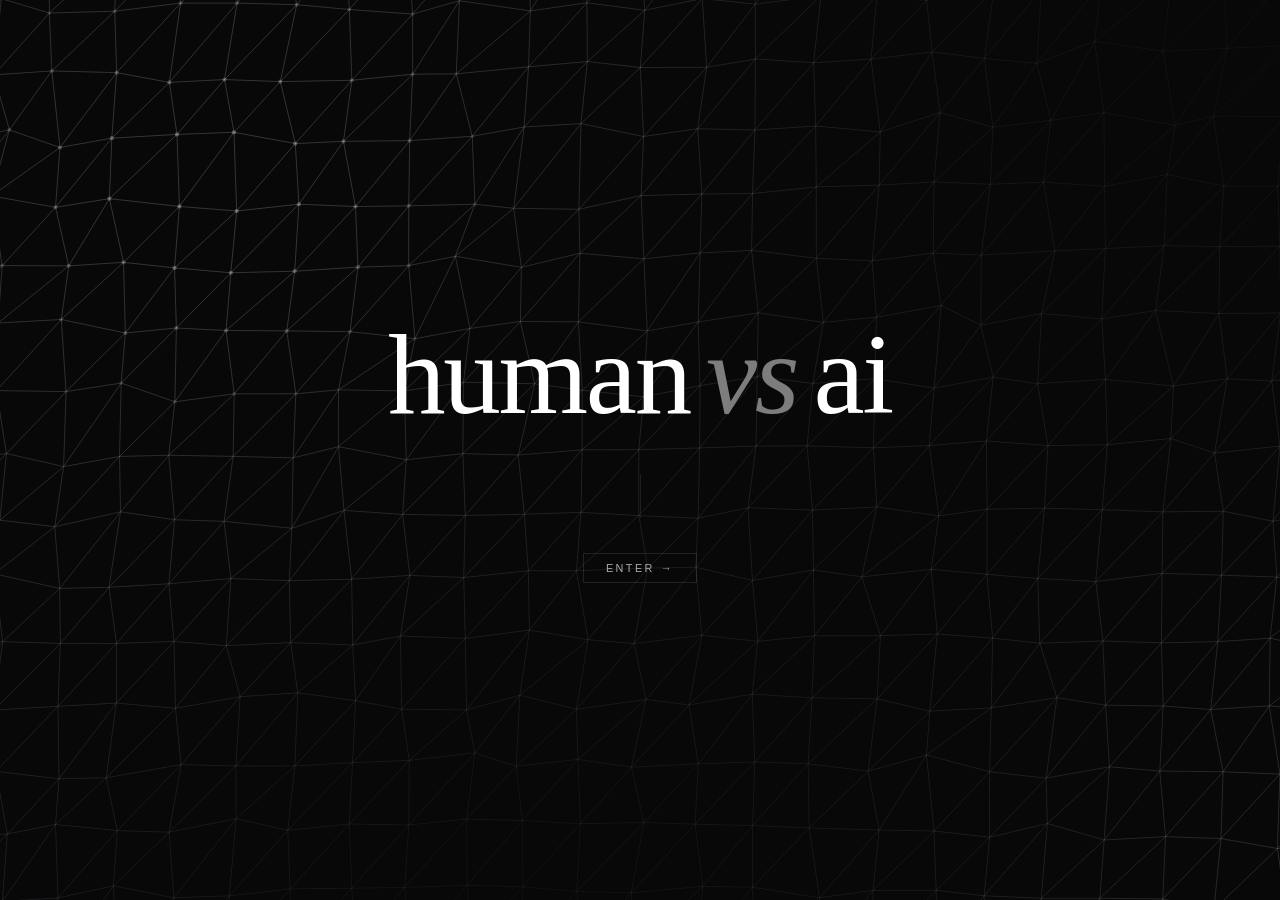
==== commit 2c66d8ed: "Deploy site 2026-09-13 23:16 UTC" ====
--- a/index.html
+++ b/index.html
@@ -66,9 +66,9 @@
             .title, .rule, .enter, .foot { animation: none; opacity: 1; transform: none; }
         }
     </style>
-    <link rel="stylesheet" href="shared/themes.css" />
-    <script src="shared/backgrounds.js"></script>
-    <script src="shared/settings.js"></script>
+    <link rel="stylesheet" href="shared/themes.css?v=4ffa50b" />
+    <script src="shared/backgrounds.js?v=4ffa50b"></script>
+    <script src="shared/settings.js?v=4ffa50b"></script>
     <script>
     // Before first paint: a themed page must not flash the default
     // palette while settings.js loads.
@@ -90,7 +90,7 @@
          dispatches on the current theme. index.html used to carry its own
          copy of the lattice, which meant the landing page ignored the
          theme entirely. -->
-    <script src="shared/mesh.js"></script>
+    <script src="shared/mesh.js?v=4ffa50b"></script>
     <script>initMesh('mesh');</script>
 </body>
 </html>
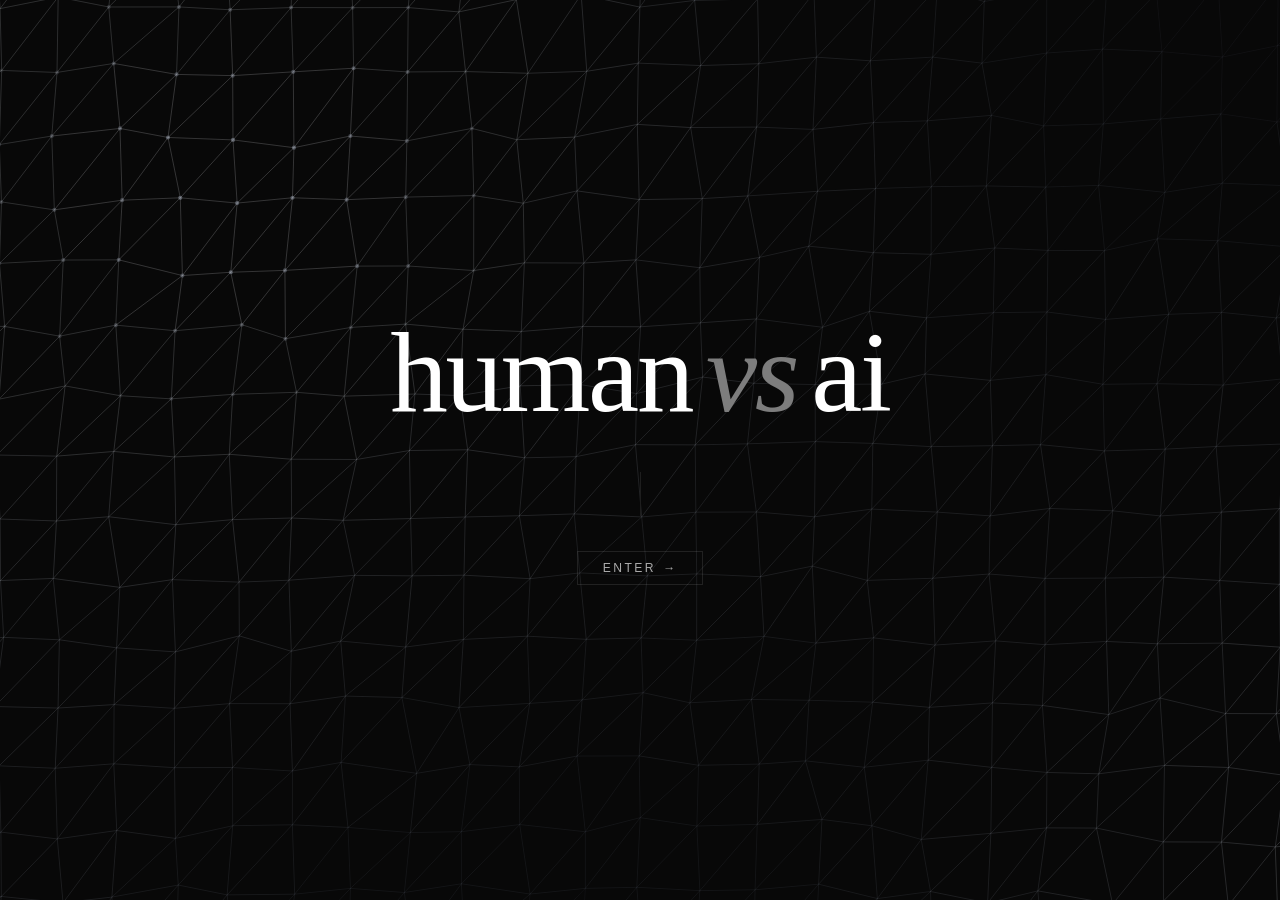
==== commit 1a7187a0: "Inside/select/index: honest Watermelon story, readable charts, a11y - Inside marks the fruit-size ch" ====
--- a/index.html
+++ b/index.html
@@ -6,7 +6,7 @@
         <meta name="description" content="Play Snake, Tetris and a Suika-style fruit game side by side against reinforcement-learning agents that run live in your browser." />
         <meta name="theme-color" content="#080808" />
         <link rel="icon" href="data:image/svg+xml,%3Csvg xmlns='http://www.w3.org/2000/svg' viewBox='0 0 32 32'%3E%3Crect width='32' height='32' rx='7' fill='%23080808'/%3E%3Ctext x='16' y='21' font-family='Arial' font-size='13' font-weight='700' fill='%23cfe4ff' text-anchor='middle'%3Evs%3C/text%3E%3C/svg%3E" />
-    <title>human vs ai</title>
+    <title>Human vs AI</title>
     <style>
         *, *::before, *::after { box-sizing: border-box; margin: 0; padding: 0; }
         html, body {
@@ -36,7 +36,10 @@
             opacity: 0; transform: translateY(22px);
             animation: up 1.2s cubic-bezier(0.16,1,0.3,1) 0.15s forwards;
         }
-        .title .vs { color: #555; font-style: italic; font-weight: 300; margin: 0 0.14em; }
+        /* Real spaces around "vs", so the heading's accessible name is
+           "human vs ai" rather than "humanvsai"; the negative margin takes
+           back the space's width, leaving the original 0.14em gap. */
+        .title .vs { color: #555; font-style: italic; font-weight: 300; margin: 0 -0.11em; }
         .rule {
             width: 1px; height: 44px; background: #2a2a2a;
             margin: 2.6rem 0 2.2rem;
@@ -46,7 +49,7 @@
             display: inline-flex; align-items: center; gap: 0.55em;
             padding: 0.72em 2em; border: 1px solid #2a2a2a;
             background: transparent; color: #ccc; font-family: inherit;
-            font-size: 0.68rem; font-weight: 400; letter-spacing: 0.22em;
+            font-size: 0.76rem; font-weight: 400; letter-spacing: 0.2em;
             text-transform: uppercase; text-decoration: none; cursor: pointer;
             transition: border-color 0.2s, color 0.2s, background 0.2s;
             opacity: 0; animation: up 1.2s cubic-bezier(0.16,1,0.3,1) 0.6s forwards;
@@ -66,9 +69,9 @@
             .title, .rule, .enter, .foot { animation: none; opacity: 1; transform: none; }
         }
     </style>
-    <link rel="stylesheet" href="shared/themes.css?v=4ffa50b" />
-    <script src="shared/backgrounds.js?v=4ffa50b"></script>
-    <script src="shared/settings.js?v=4ffa50b"></script>
+    <link rel="stylesheet" href="shared/themes.css" />
+    <script src="shared/backgrounds.js"></script>
+    <script src="shared/settings.js"></script>
     <script>
     // Before first paint: a themed page must not flash the default
     // palette while settings.js loads.
@@ -81,7 +84,7 @@
 <body>
     <canvas id="mesh"></canvas>
     <div class="stage">
-        <h1 class="title">human<span class="vs">vs</span>ai</h1>
+        <h1 class="title">human <span class="vs">vs</span> ai</h1>
         <div class="rule"></div>
         <a class="enter" href="select.html">enter <span class="arr">→</span></a>
     </div>
@@ -90,7 +93,7 @@
          dispatches on the current theme. index.html used to carry its own
          copy of the lattice, which meant the landing page ignored the
          theme entirely. -->
-    <script src="shared/mesh.js?v=4ffa50b"></script>
+    <script src="shared/mesh.js"></script>
     <script>initMesh('mesh');</script>
 </body>
 </html>
--- a/shared/themes.css
+++ b/shared/themes.css
@@ -39,6 +39,22 @@
     --chart-axis:  #4a4a4a;
     --chart-ink:   #cfe4ff;
     --chart-track: #1a1a1a;
+    /* A run still in progress. Amber on the dark themes; the light themes
+       darken it, because #e0c07a on paper measured 1.75:1. */
+    --chart-running: #e0c07a;
+    /* The Inside page's network drawing, as bare "r, g, b" triples so the
+       canvas can apply its own alpha. Positive / negative weights, the halo
+       and colour a firing neuron moves toward, and the resting colour of the
+       input, hidden and output columns. Dark themes brighten toward white as
+       a neuron fires; the light themes darken toward ink instead, because a
+       white halo on a white page is not there at all. */
+    --brain-pos:   140, 190, 255;
+    --brain-neg:   235, 130, 130;
+    --brain-fire:  255, 255, 255;
+    --brain-halo:  190, 220, 255;
+    --brain-in:    127, 155, 191;
+    --brain-mid:   95, 107, 122;
+    --brain-out:   207, 228, 255;
     --mono:        ui-monospace, SFMono-Regular, Menlo, monospace;
     --grain:       0;
     --glow:        207, 228, 255;
@@ -52,6 +68,10 @@
     --board-ink:   #ffffff;
     --board-edge:  #2a2a2a;
     --board-scrim: 0, 0, 0;
+
+    /* Native scrollbars and form controls follow the palette. Overridden to
+       light on Filings and Dispersion below. */
+    color-scheme: dark;
 }
 
 
@@ -63,8 +83,23 @@
 
 html, body { background: var(--bg); color: var(--fg); }
 
-.back, .back-nav { color: var(--dim); }
+/* The back link (and select's settings button) is fixed, so it floats over
+   whatever scrolls beneath it: board edges, Inside's charts. A pill in the page
+   colour keeps it legible there, and the padding makes it a real tap target —
+   it was 41x11px. The negative margin cancels the padding, so the text stays
+   exactly where each page put it. */
+.back, .back-nav, .settings-btn {
+    color: var(--dim);
+    font-size: 0.72rem;
+    padding: 0.45rem 0.8rem; margin: -0.45rem -0.8rem;
+    min-height: 2rem;
+    border-radius: 999px;
+    background: color-mix(in srgb, var(--bg) 84%, transparent);
+}
 .back:hover, .back-nav:hover { color: var(--fg-muted); }
+.back:focus-visible, .back-nav:focus-visible, .settings-btn:focus-visible {
+    outline: 2px solid var(--accent); outline-offset: 0;
+}
 
 .eyebrow, .header .eyebrow { color: var(--dim); }
 h1, .header h1, .title { color: var(--fg); font-family: var(--serif); }
@@ -86,6 +121,7 @@
 /* select */
 .grid { background: var(--line); border-color: var(--line); }
 .card { background: var(--bg); color: var(--fg-muted); }
+.card-num, .card-tag { font-size: 0.72rem; }
 .card:hover { background: var(--panel-hi); color: var(--fg); }
 .card:hover::after { border-color: var(--accent); }
 .card-num, .card-tag, .card-arrow { color: var(--dim); }
@@ -93,9 +129,17 @@
 
 .settings-btn { color: var(--dim); }
 .settings-btn:hover, .settings-btn[aria-expanded="true"] { color: var(--fg); }
-/* Scrolls rather than running off a short landscape phone screen. */
+/* Scrolls rather than running off a short landscape phone screen. The
+   shadow lifts it off the cards it overlaps, so it reads as a popover rather
+   than as part of the grid. */
 .settings-panel { background: var(--panel); border-color: var(--line);
-                  max-height: calc(100vh - 5rem); overflow-y: auto; }
+                  max-height: calc(100vh - 5rem); overflow-y: auto;
+                  box-shadow: 0 18px 48px -8px rgba(0, 0, 0, 0.55), 0 0 0 1px var(--line); }
+[data-theme="filings"] .settings-panel, [data-theme="dispersion"] .settings-panel {
+    box-shadow: 0 18px 48px -10px rgba(0, 0, 0, 0.22), 0 0 0 1px var(--line);
+}
+/* Veils the page while the panel is open: what it covers is behind it. */
+.settings-scrim { background: color-mix(in srgb, var(--bg) 58%, transparent); }
 .settings-title { color: var(--dim); }
 .settings-blurb, .settings-foot { color: var(--dim); }
 .settings-opt { background: var(--bg); border-color: var(--line); color: var(--fg-muted); }
@@ -130,8 +174,6 @@
 .o-shipped { color: var(--accent); }
 .o-improved { color: var(--accent-2); }
 .o-rejected { color: var(--warn); }
-/* Was a fixed amber, 1.75:1 on the light themes. */
-.o-running { color: var(--fg-muted); }
 .o-unknown { color: var(--dim); }
 .arch-flow { background: var(--bg-soft); border-color: var(--line); }
 .arch-step { border-right-color: var(--line-soft); }
@@ -145,6 +187,13 @@
 .heat-label { color: var(--dim); }
 .heat-label b { color: var(--fg-muted); }
 .h2h-empty, .h2h-row { background: var(--bg-soft); border-color: var(--line); }
+/* Was a fixed #6a6a6a: about 3.6:1 on every dark theme. */
+.h2h-empty { color: var(--dim); }
+/* Chart-key swatches that stand for canvas strokes: they must use the same
+   tokens the canvas does, or the key describes a colour that is not drawn. */
+.chart-key i.dash { background: repeating-linear-gradient(90deg, var(--chart-axis) 0 3px, transparent 3px 6px); }
+.chart-key i.ring { border-color: var(--chart-axis); }
+.o-running { color: var(--chart-running); }
 .h2h-name { color: var(--fg-muted); }
 .h2h-tally { color: var(--dim); }
 .h2h-tally b { color: var(--accent-2); }
@@ -160,7 +209,19 @@
    cards were designed against that background. */
 [data-theme="flow"] .card, [data-theme="filings"] .card, [data-theme="sand"] .card, [data-theme="constellation"] .card, [data-theme="dispersion"] .card {
     background: var(--card-veil);
-    backdrop-filter: blur(2px);
+    /* The separators. The grid draws them by showing its own background
+       through a 1px gap, but that background is OPAQUE, so the veil above
+       was only ever veiling a flat --line rectangle: the field never showed
+       through, and --dim text measured 4.37-4.48:1 on the tinted result. Each
+       card outlines itself into the gap instead and the grid goes clear. */
+    outline: 1px solid var(--line);
+}
+/* After the rule above, which otherwise replaced the focus ring with that
+   1px hairline: keyboard focus on a card was all but invisible. */
+[data-theme] .card:focus-visible { outline: 2px solid var(--accent); outline-offset: -2px; }
+[data-theme="flow"] .grid, [data-theme="filings"] .grid, [data-theme="sand"] .grid,
+[data-theme="constellation"] .grid, [data-theme="dispersion"] .grid {
+    background: transparent;
 }
 
 /* The play area's frame. Snake and Tetris outline `main` with a hardcoded
@@ -225,9 +286,15 @@
 .theme-swatch.on { border-color: var(--accent); }
 .theme-swatch i { display: block; height: 34px; }
 .theme-swatch b {
-    display: block; font-weight: 400; font-size: 0.58rem;
-    letter-spacing: 0.06em; text-transform: uppercase;
-    padding: 0.4rem 0.2rem; color: var(--dim);
+    display: block; font-weight: 400; font-size: 0.62rem;
+    letter-spacing: 0.02em; text-transform: uppercase;
+    padding: 0.4rem 0.3rem; color: var(--dim);
+    white-space: nowrap;
+}
+/* CONSTELLATION is the longest label: below ~380px it overran its tile. */
+@media (max-width: 380px) {
+    .theme-row { gap: 3px; }
+    .theme-swatch b { font-size: 0.56rem; letter-spacing: 0; padding: 0.4rem 0.1rem; }
 }
 .theme-swatch.on b { color: var(--fg); }
 
@@ -251,9 +318,9 @@
     --panel-hi:    #16171d;
     --fg:          #ece7d4;
     --fg-muted:    #c3bfb0;
-    /* #807d73 rather than #7b786e: the original measured 4.43:1 against this
-       theme's #0b0c10 page, just under the 4.5 needed for small text. */
-    --dim:         #807d73;
+    /* #858278: #807d73 cleared the page (4.75) but not --panel-hi (4.34),
+       which is where the Watermelon bubble titles and the ledger notes sit. */
+    --dim:         #858278;
     --dimmer:      #55534c;
     --faint:       rgba(236, 231, 212, 0.14);
     --line:        #1c1d24;
@@ -271,7 +338,10 @@
 
 /* Filings — ink on warm paper. */
 [data-theme="filings"] {
-    --board-scrim: 255, 255, 255;
+    color-scheme: light;
+    /* The board's own colour, not pure white, or the overlays' edge shows as
+       a faint seam against the #fffefb board. */
+    --board-scrim: 255, 254, 251;
     --board-bg:    #fffefb;
     --board-ink:   #141414;
     --board-edge:  #dddbd3;
@@ -282,20 +352,31 @@
     --panel-hi:    #eceae4;
     --fg:          #111111;
     --fg-muted:    #2b2b2b;
-    --dim:         #6d6c66;
+    /* #67665f, not #6d6c66: the old value was 4.38:1 on --panel-hi and 4.37
+       where the select cards' veil let the grid's line colour through. */
+    --dim:         #67665f;
     --dimmer:      #9c9b94;
     --faint:       #cfcdc5;
     --line:        #dddbd3;
     --line-soft:   #e8e6de;
     --accent:      #111111;
     --accent-2:    #4a4a46;
-    --warn:        #8a8880;
+    /* Carries the ledger's REJECTED labels as text: #8a8880 was 3.20:1. */
+    --warn:        #706e67;
     --chart-grid:  #e4e2da;
     --chart-axis:  #9c9b94;
     --chart-ink:   #111111;
     --chart-track: #e4e2da;
     --particle-rgb: 17, 17, 17;
     --bg-rgb:       244, 243, 239;
+    --chart-running: #8a6a1c;
+    --brain-pos:   40, 105, 215;
+    --brain-neg:   205, 60, 60;
+    --brain-fire:  15, 55, 165;
+    --brain-halo:  40, 105, 215;
+    --brain-in:    95, 125, 170;
+    --brain-mid:   128, 134, 144;
+    --brain-out:   80, 120, 195;
 }
 
 /* Sand — white grains on true black. */
@@ -315,7 +396,7 @@
     --line-soft:   #141414;
     --accent:      #ffffff;
     --accent-2:    #a8a8a8;
-    --warn:        #6f6f6f;
+    --warn:        #7a7a7a;   /* was #6f6f6f, 4.18:1 as ledger text */
     --chart-grid:  #171717;
     --chart-axis:  #565656;
     --chart-ink:   #ffffff;
@@ -334,7 +415,7 @@
     --panel-hi:    #111a36;
     --fg:          #dfe8ff;
     --fg-muted:    #b3c1e4;
-    --dim:         #6f7ea6;
+    --dim:         #7584ab;   /* #6f7ea6 was 4.25:1 on --panel-hi */
     --dimmer:      #4c587a;
     --faint:       rgba(223, 232, 255, 0.14);
     --line:        #16203f;
@@ -352,6 +433,7 @@
 
 /* Dispersion — black particles on white. */
 [data-theme="dispersion"] {
+    color-scheme: light;
     --board-scrim: 255, 255, 255;
     --board-bg:    #ffffff;
     --board-ink:   #000000;
@@ -370,13 +452,21 @@
     --line-soft:   #eeeeee;
     --accent:      #000000;
     --accent-2:    #555555;
-    --warn:        #909090;
+    --warn:        #727272;   /* was #909090, 3.19:1 as ledger text */
     --chart-grid:  #ececec;
     --chart-axis:  #9a9a9a;
     --chart-ink:   #000000;
     --chart-track: #ececec;
     --particle-rgb: 0, 0, 0;
     --bg-rgb:       255, 255, 255;
+    --chart-running: #8a6a1c;
+    --brain-pos:   40, 105, 215;
+    --brain-neg:   205, 60, 60;
+    --brain-fire:  15, 55, 165;
+    --brain-halo:  40, 105, 215;
+    --brain-in:    95, 125, 170;
+    --brain-mid:   128, 134, 144;
+    --brain-out:   80, 120, 195;
 }
 
 /* Shared treatment for all five: one typeface, tight tracking, no texture.
@@ -426,24 +516,31 @@
     letter-spacing: 0.05em;
 }
 
-/* Game chrome follows the theme; the boards do not. */
-[data-theme="flow"] .insp, [data-theme="filings"] .insp, [data-theme="sand"] .insp,
-[data-theme="constellation"] .insp, [data-theme="dispersion"] .insp {
+/* Game chrome follows the theme; the boards do not.
+   On EVERY theme, Mesh included. These rules used to list only the five
+   motion themes, so on Mesh (the default, and the theme most visitors see)
+   the inspector, the checkpoint switcher and Watermelon's speed row fell back
+   to their own defaults: #666 labels at 3.4:1, and on Watermelon a row of
+   cream buttons built for a light page. Mesh's tokens are the original dark
+   palette, so this changes nothing else there. */
+[data-theme] .insp {
     --insp-fg: var(--fg-muted); --insp-dim: var(--dim); --insp-line: var(--line);
     --insp-panel: var(--panel); --insp-accent: var(--accent);
     --insp-cell-bg: var(--bg-soft); --insp-track: var(--line-soft);
+}
+/* Mesh has no --particle-rgb (its lattice is drawn by mesh.js, which does not
+   read one), so it keeps inspector.css's own blue for the heat-map cells. */
+[data-theme="flow"] .insp, [data-theme="filings"] .insp, [data-theme="sand"] .insp,
+[data-theme="constellation"] .insp, [data-theme="dispersion"] .insp {
     --insp-cell-rgb: var(--particle-rgb);
 }
-[data-theme="flow"] .insp-cue, [data-theme="filings"] .insp-cue,
-[data-theme="sand"] .insp-cue, [data-theme="constellation"] .insp-cue,
-[data-theme="dispersion"] .insp-cue {
+[data-theme] .insp-cue {
     --insp-cue-fg: var(--dim); --insp-cue-hover: var(--fg);
 }
 /* The checkpoint switcher, same treatment as the inspector. Its defaults in
    checkpoints.css are tuned for the dark games, so the light themes (Filings,
    Dispersion) would otherwise put pale grey text on white. */
-[data-theme="flow"] .ckpt, [data-theme="filings"] .ckpt, [data-theme="sand"] .ckpt,
-[data-theme="constellation"] .ckpt, [data-theme="dispersion"] .ckpt {
+[data-theme] .ckpt {
     --ckpt-fg: var(--fg-muted); --ckpt-dim: var(--dim); --ckpt-line: var(--line);
     --ckpt-panel: var(--panel); --ckpt-accent: var(--accent);
 }
@@ -453,16 +550,16 @@
 [data-theme="dispersion"] .ckpt-btn.is-active {
     background: var(--panel-hi);
 }
-[data-theme="flow"] .speed-controls button, [data-theme="filings"] .speed-controls button,
-[data-theme="sand"] .speed-controls button, [data-theme="constellation"] .speed-controls button,
-[data-theme="dispersion"] .speed-controls button {
+/* opacity: 1 because Watermelon dims its idle speed buttons to 0.6, which on
+   top of --dim put them at about 2.4:1 on every theme. */
+[data-theme] .speed-controls button {
     background: var(--panel); border-color: var(--line); color: var(--dim);
-}
-[data-theme="flow"] .speed-controls button.active,
-[data-theme="filings"] .speed-controls button.active,
-[data-theme="sand"] .speed-controls button.active,
-[data-theme="constellation"] .speed-controls button.active,
-[data-theme="dispersion"] .speed-controls button.active {
+    opacity: 1;
+}
+[data-theme] .speed-controls button:hover {
+    color: var(--fg-muted); border-color: var(--dimmer);
+}
+[data-theme] .speed-controls button.active {
     background: var(--panel-hi); border-color: var(--accent); color: var(--fg);
 }
 /* --dim, not --faint. --faint is a hairline/border colour: on Filings it is
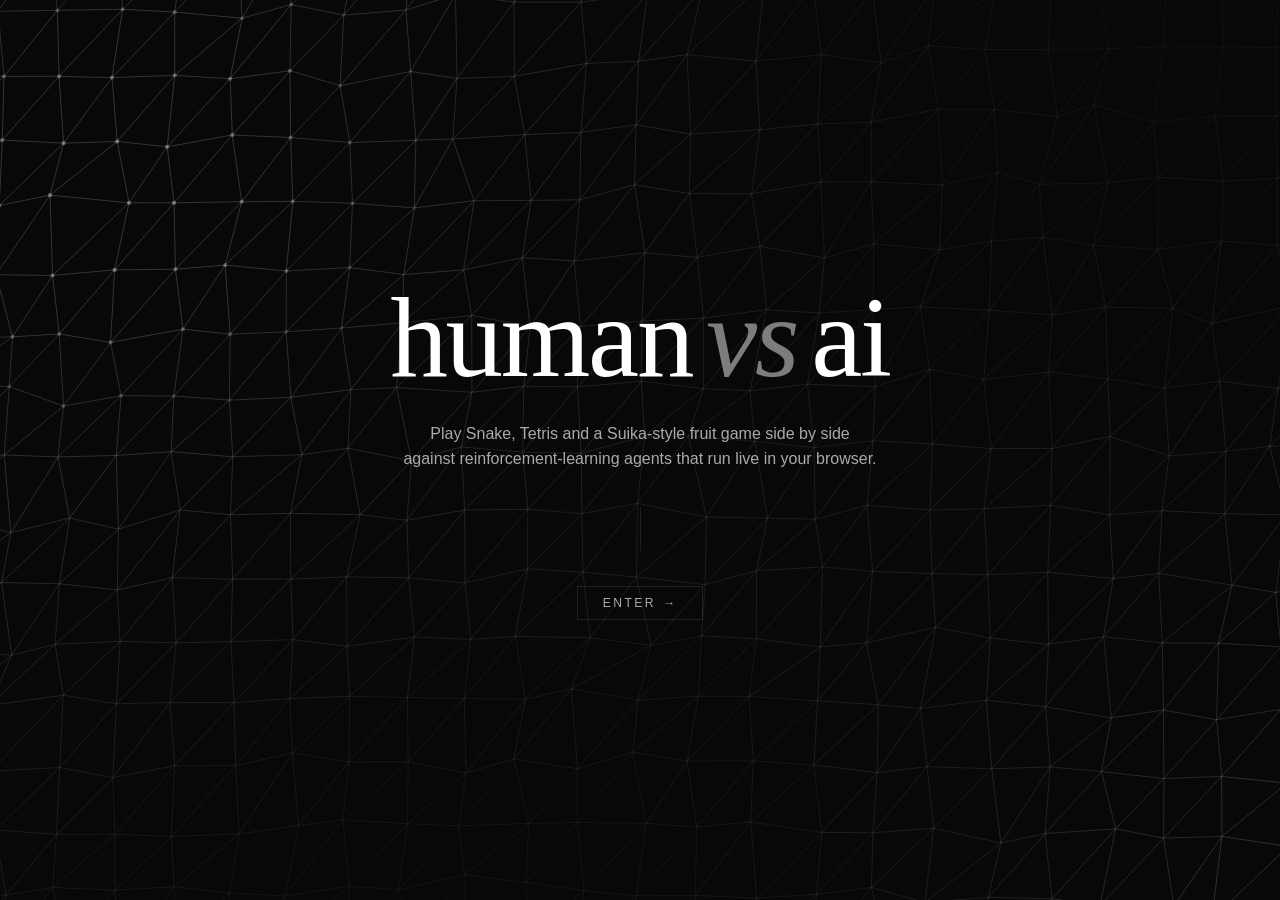
==== commit 9492532f: "Final pass: Inside claims match the run notes, cue and switcher fixes - Inside: runs started from fr" ====
--- a/index.html
+++ b/index.html
@@ -40,9 +40,18 @@
            "human vs ai" rather than "humanvsai"; the negative margin takes
            back the space's width, leaving the original 0.14em gap. */
         .title .vs { color: #555; font-style: italic; font-weight: 300; margin: 0 -0.11em; }
+        /* What the site is, in one line, for a visitor who arrives cold. The
+           same words as the meta description. */
+        .lede {
+            max-width: 32rem; margin-top: 1.6rem; padding: 0 16px;
+            font-size: clamp(0.85rem, 1.5vw, 1rem); line-height: 1.6;
+            color: #9a9a9a; text-align: center; text-wrap: balance;
+            opacity: 0; transform: translateY(22px);
+            animation: up 1.2s cubic-bezier(0.16,1,0.3,1) 0.28s forwards;
+        }
         .rule {
             width: 1px; height: 44px; background: #2a2a2a;
-            margin: 2.6rem 0 2.2rem;
+            margin: 2.2rem 0 2.2rem;
             opacity: 0; animation: up 1.2s cubic-bezier(0.16,1,0.3,1) 0.38s forwards;
         }
         .enter {
@@ -58,15 +67,9 @@
         .enter:hover { border-color: rgba(255,255,255,0.4); color: #fff; background: rgba(255,255,255,0.03); }
         .enter .arr { display: inline-block; transition: transform 0.2s; }
         .enter:hover .arr { transform: translateX(5px); }
-        .foot {
-            position: fixed; bottom: 1.8rem; left: 50%; transform: translateX(-50%);
-            font-size: 0.52rem; letter-spacing: 0.18em; color: rgba(255,255,255,0.1);
-            text-transform: uppercase; white-space: nowrap; z-index: 10;
-            opacity: 0; animation: up 1.2s cubic-bezier(0.16,1,0.3,1) 0.85s forwards;
-        }
         @keyframes up { to { opacity: 1; transform: translateY(0); } }
         @media (prefers-reduced-motion: reduce) {
-            .title, .rule, .enter, .foot { animation: none; opacity: 1; transform: none; }
+            .title, .lede, .rule, .enter { animation: none; opacity: 1; transform: none; }
         }
     </style>
     <link rel="stylesheet" href="shared/themes.css" />
@@ -85,6 +88,8 @@
     <canvas id="mesh"></canvas>
     <div class="stage">
         <h1 class="title">human <span class="vs">vs</span> ai</h1>
+        <p class="lede">Play Snake, Tetris and a Suika-style fruit game side by side against
+            reinforcement-learning agents that run live in your browser.</p>
         <div class="rule"></div>
         <a class="enter" href="select.html">enter <span class="arr">→</span></a>
     </div>
--- a/shared/themes.css
+++ b/shared/themes.css
@@ -81,7 +81,17 @@
    at equal specificity. The default theme's values are the original colours,
    so leaving the theme alone changes nothing. */
 
-html, body { background: var(--bg); color: var(--fg); }
+/* The page colour goes on html ONLY; body stays transparent. Every page's
+   background renderer is a position:fixed canvas, and on the game pages it
+   sits at z-index -1 so no game markup had to be restacked. A negative layer
+   paints above the ROOT background but below body's, so a painted body hid
+   the theme's background on all three game pages — and since body is only
+   100% tall, the backdrop showed below it as a hard seam once you scrolled
+   to the inspector. html's background covers the whole canvas, however far
+   the page scrolls. Transparent beats each game's own `html, body` rule
+   because this file loads after it. */
+html { background: var(--bg); color: var(--fg); }
+body { background: transparent; color: var(--fg); }
 
 /* The back link (and select's settings button) is fixed, so it floats over
    whatever scrolls beneath it: board edges, Inside's charts. A pill in the page
@@ -94,7 +104,9 @@
     padding: 0.45rem 0.8rem; margin: -0.45rem -0.8rem;
     min-height: 2rem;
     border-radius: 999px;
-    background: color-mix(in srgb, var(--bg) 84%, transparent);
+    /* Opaque. At 84% the charts and copy scrolling under it showed through,
+       which on Inside at tablet widths put body text inside the pill. */
+    background: var(--bg);
 }
 .back:hover, .back-nav:hover { color: var(--fg-muted); }
 .back:focus-visible, .back-nav:focus-visible, .settings-btn:focus-visible {
@@ -200,6 +212,7 @@
 .h2h-tally i { color: var(--warn); }
 .h2h-bar { background: var(--faint); }
 .h2h-bar span { background: var(--fg); }
+.h2h-other { color: var(--dim); }
 
 /* Cards sit ON TOP of the particle field, and an opaque background punches a
    rectangle out of it. On Dispersion the card background is the same #ffffff
@@ -227,6 +240,10 @@
 /* The play area's frame. Snake and Tetris outline `main` with a hardcoded
    #2a2a2a, which is invisible against a light theme's board — so a themed
    board had no edge at all and bled into the page. */
+[data-theme] #board-human .board-main,
+[data-theme] #board-ai .board-main,
+/* The pre-rename selectors, kept for one round so a game page that has not
+   yet moved its board out of <main> keeps its frame. */
 [data-theme] #board-human main,
 [data-theme] #board-ai main { outline-color: var(--board-edge); }
 
@@ -268,10 +285,12 @@
    area — the human board looked broken next to a correctly themed AI board.
    Reuses the same scrim/ink pair as the game-over and waiting overlays, so all
    three invert together. */
+[data-theme] .board-main div.controls,
 [data-theme] main div.controls {
     background: rgba(var(--board-scrim), 0.72);
     color: var(--board-ink);
 }
+[data-theme] .board-main div.controls p,
 [data-theme] main div.controls p { color: var(--board-ink); }
 
 /* Theme picker */
@@ -286,15 +305,18 @@
 .theme-swatch.on { border-color: var(--accent); }
 .theme-swatch i { display: block; height: 34px; }
 .theme-swatch b {
-    display: block; font-weight: 400; font-size: 0.62rem;
-    letter-spacing: 0.02em; text-transform: uppercase;
-    padding: 0.4rem 0.3rem; color: var(--dim);
+    /* 11px and capitalised rather than 9-10px in capitals: CONSTELLATION in
+       capitals needed ~98px and its tile is ~87px on a phone, so the old fix
+       was to shrink it to 9px — below the site's 11px floor. Mixed case is
+       about 30% narrower and fits every tile at full size. */
+    display: block; font-weight: 400; font-size: 0.6875rem;
+    letter-spacing: 0.01em; text-transform: capitalize;
+    padding: 0.4rem 0.2rem; color: var(--dim);
     white-space: nowrap;
 }
-/* CONSTELLATION is the longest label: below ~380px it overran its tile. */
 @media (max-width: 380px) {
     .theme-row { gap: 3px; }
-    .theme-swatch b { font-size: 0.56rem; letter-spacing: 0; padding: 0.4rem 0.1rem; }
+    .theme-swatch b { letter-spacing: 0; padding: 0.4rem 0.1rem; }
 }
 .theme-swatch.on b { color: var(--fg); }
 
@@ -326,8 +348,11 @@
     --line:        #1c1d24;
     --line-soft:   #15161c;
     --accent:      #ece7d4;
-    --accent-2:    #b8b3a2;
-    --warn:        #8a857a;
+    /* A muted sage / terracotta pair, not two greys: the Inside page marks
+       improved and rejected runs with these, and at #b8b3a2 / #8a857a the
+       two read as one colour. 9.0:1 and 7.5:1 on --panel-hi. */
+    --accent-2:    #9cc29a;
+    --warn:        #d79a86;
     --chart-grid:  #171820;
     --chart-axis:  #7b786e;
     --chart-ink:   #ece7d4;
@@ -360,9 +385,10 @@
     --line:        #dddbd3;
     --line-soft:   #e8e6de;
     --accent:      #111111;
-    --accent-2:    #4a4a46;
-    /* Carries the ledger's REJECTED labels as text: #8a8880 was 3.20:1. */
-    --warn:        #706e67;
+    /* Improved / rejected on the Inside page: a dark green and a brick red
+       rather than two near-identical greys. Both clear 5.3:1 on --panel-hi. */
+    --accent-2:    #2e6a3c;
+    --warn:        #9b3d2f;
     --chart-grid:  #e4e2da;
     --chart-axis:  #9c9b94;
     --chart-ink:   #111111;
@@ -395,8 +421,10 @@
     --line:        #1c1c1c;
     --line-soft:   #141414;
     --accent:      #ffffff;
-    --accent-2:    #a8a8a8;
-    --warn:        #7a7a7a;   /* was #6f6f6f, 4.18:1 as ledger text */
+    /* Muted green / red so improved and rejected differ in hue, not just by
+       a step of grey. 9.5:1 and 7.3:1 on --panel-hi. */
+    --accent-2:    #8cc79c;
+    --warn:        #dc8e8e;
     --chart-grid:  #171717;
     --chart-axis:  #565656;
     --chart-ink:   #ffffff;
@@ -421,8 +449,10 @@
     --line:        #16203f;
     --line-soft:   #111930;
     --accent:      #9db9ff;
-    --accent-2:    #7f93c4;
-    --warn:        #6f7ea6;
+    /* Teal / rose against the navy, so improved and rejected are told apart
+       by hue. 8.7:1 and 7.5:1 on --panel-hi. */
+    --accent-2:    #7cc8a8;
+    --warn:        #e695a0;
     --chart-grid:  #141d3a;
     --chart-axis:  #6f7ea6;
     --chart-ink:   #9db9ff;
@@ -451,8 +481,9 @@
     --line:        #e2e2e2;
     --line-soft:   #eeeeee;
     --accent:      #000000;
-    --accent-2:    #555555;
-    --warn:        #727272;   /* was #909090, 3.19:1 as ledger text */
+    /* Dark green / brick red; both 5.8:1 or better on --panel-hi. */
+    --accent-2:    #2b6a3b;
+    --warn:        #a83a32;
     --chart-grid:  #ececec;
     --chart-axis:  #9a9a9a;
     --chart-ink:   #000000;
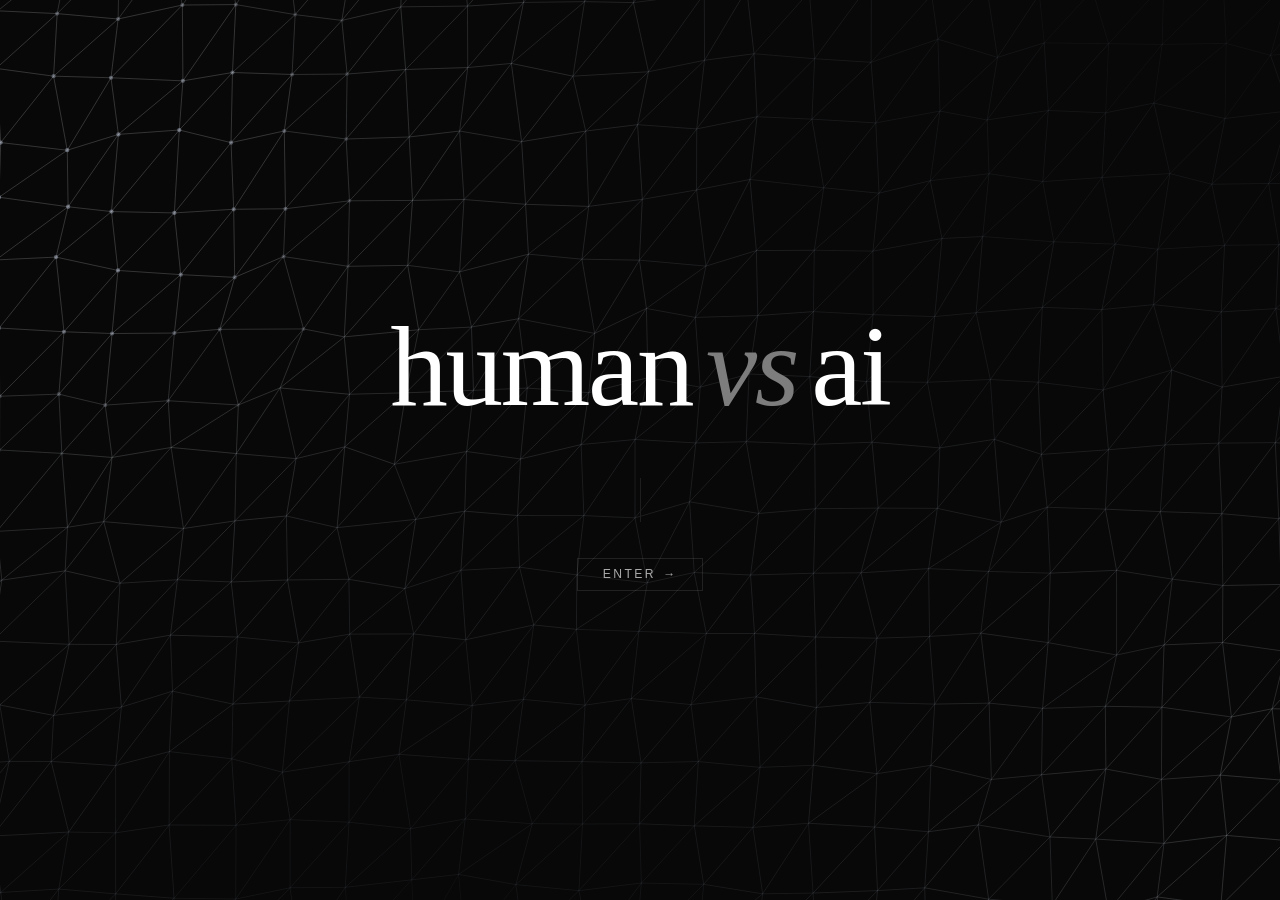
==== commit f0b91af2: "Landing page: drop the lede under the title The two-line tagline under "human vs ai" read as an odd " ====
--- a/index.html
+++ b/index.html
@@ -40,19 +40,10 @@
            "human vs ai" rather than "humanvsai"; the negative margin takes
            back the space's width, leaving the original 0.14em gap. */
         .title .vs { color: #555; font-style: italic; font-weight: 300; margin: 0 -0.11em; }
-        /* What the site is, in one line, for a visitor who arrives cold. The
-           same words as the meta description. */
-        .lede {
-            max-width: 32rem; margin-top: 1.6rem; padding: 0 16px;
-            font-size: clamp(0.85rem, 1.5vw, 1rem); line-height: 1.6;
-            color: #9a9a9a; text-align: center; text-wrap: balance;
-            opacity: 0; transform: translateY(22px);
-            animation: up 1.2s cubic-bezier(0.16,1,0.3,1) 0.28s forwards;
-        }
         .rule {
             width: 1px; height: 44px; background: #2a2a2a;
-            margin: 2.2rem 0 2.2rem;
-            opacity: 0; animation: up 1.2s cubic-bezier(0.16,1,0.3,1) 0.38s forwards;
+            margin: 3.4rem 0 2.2rem;
+            opacity: 0; animation: up 1.2s cubic-bezier(0.16,1,0.3,1) 0.28s forwards;
         }
         .enter {
             display: inline-flex; align-items: center; gap: 0.55em;
@@ -61,7 +52,7 @@
             font-size: 0.76rem; font-weight: 400; letter-spacing: 0.2em;
             text-transform: uppercase; text-decoration: none; cursor: pointer;
             transition: border-color 0.2s, color 0.2s, background 0.2s;
-            opacity: 0; animation: up 1.2s cubic-bezier(0.16,1,0.3,1) 0.6s forwards;
+            opacity: 0; animation: up 1.2s cubic-bezier(0.16,1,0.3,1) 0.42s forwards;
             pointer-events: all;
         }
         .enter:hover { border-color: rgba(255,255,255,0.4); color: #fff; background: rgba(255,255,255,0.03); }
@@ -69,7 +60,7 @@
         .enter:hover .arr { transform: translateX(5px); }
         @keyframes up { to { opacity: 1; transform: translateY(0); } }
         @media (prefers-reduced-motion: reduce) {
-            .title, .lede, .rule, .enter { animation: none; opacity: 1; transform: none; }
+            .title, .rule, .enter { animation: none; opacity: 1; transform: none; }
         }
     </style>
     <link rel="stylesheet" href="shared/themes.css" />
@@ -88,8 +79,6 @@
     <canvas id="mesh"></canvas>
     <div class="stage">
         <h1 class="title">human <span class="vs">vs</span> ai</h1>
-        <p class="lede">Play Snake, Tetris and a Suika-style fruit game side by side against
-            reinforcement-learning agents that run live in your browser.</p>
         <div class="rule"></div>
         <a class="enter" href="select.html">enter <span class="arr">→</span></a>
     </div>
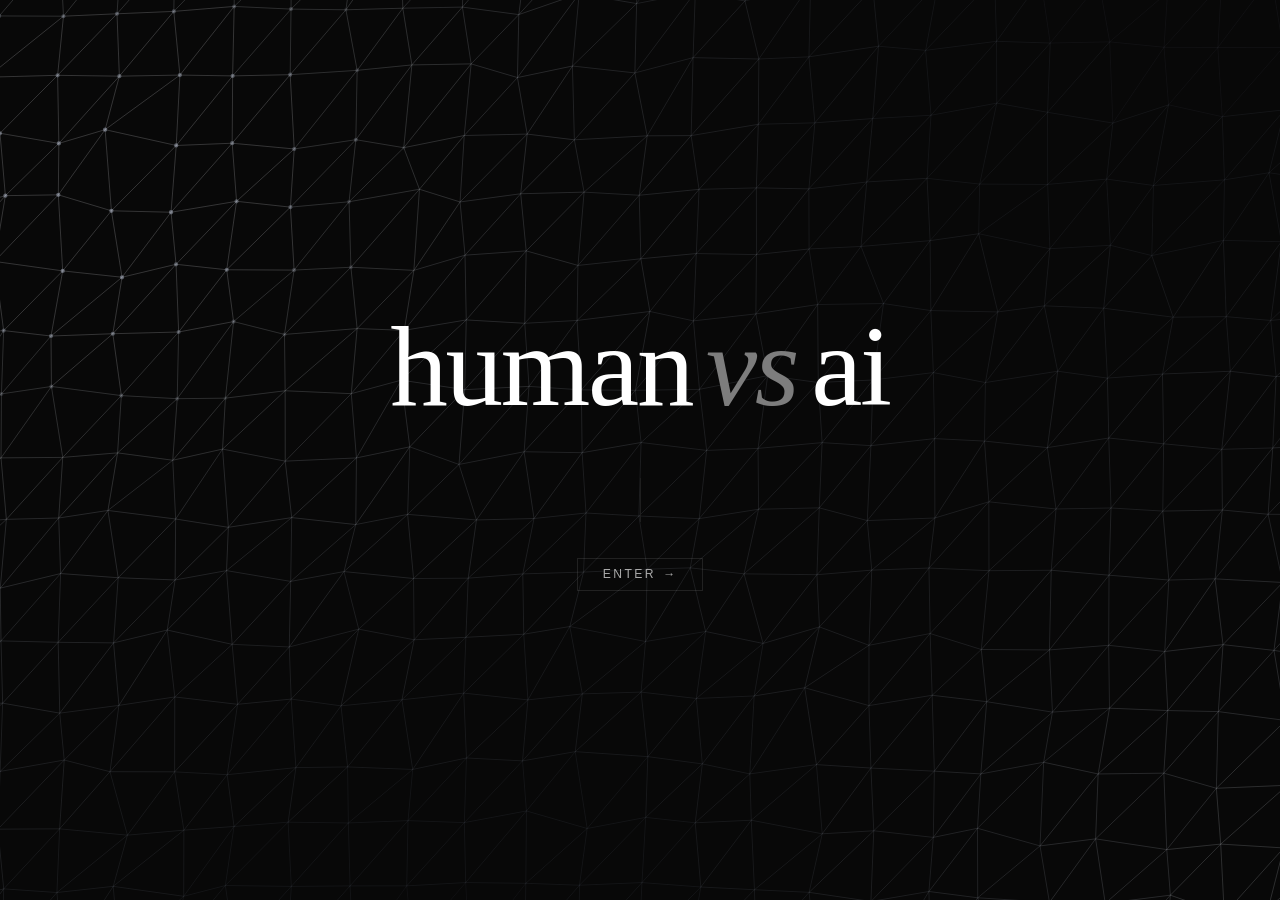
==== commit a677cd36: "Deploy site 2026-10-11 23:38 UTC" ====
--- a/index.html
+++ b/index.html
@@ -63,9 +63,9 @@
             .title, .rule, .enter { animation: none; opacity: 1; transform: none; }
         }
     </style>
-    <link rel="stylesheet" href="shared/themes.css" />
-    <script src="shared/backgrounds.js"></script>
-    <script src="shared/settings.js"></script>
+    <link rel="stylesheet" href="shared/themes.css?v=f4c9a47" />
+    <script src="shared/backgrounds.js?v=f4c9a47"></script>
+    <script src="shared/settings.js?v=f4c9a47"></script>
     <script>
     // Before first paint: a themed page must not flash the default
     // palette while settings.js loads.
@@ -87,7 +87,7 @@
          dispatches on the current theme. index.html used to carry its own
          copy of the lattice, which meant the landing page ignored the
          theme entirely. -->
-    <script src="shared/mesh.js"></script>
+    <script src="shared/mesh.js?v=f4c9a47"></script>
     <script>initMesh('mesh');</script>
 </body>
 </html>
